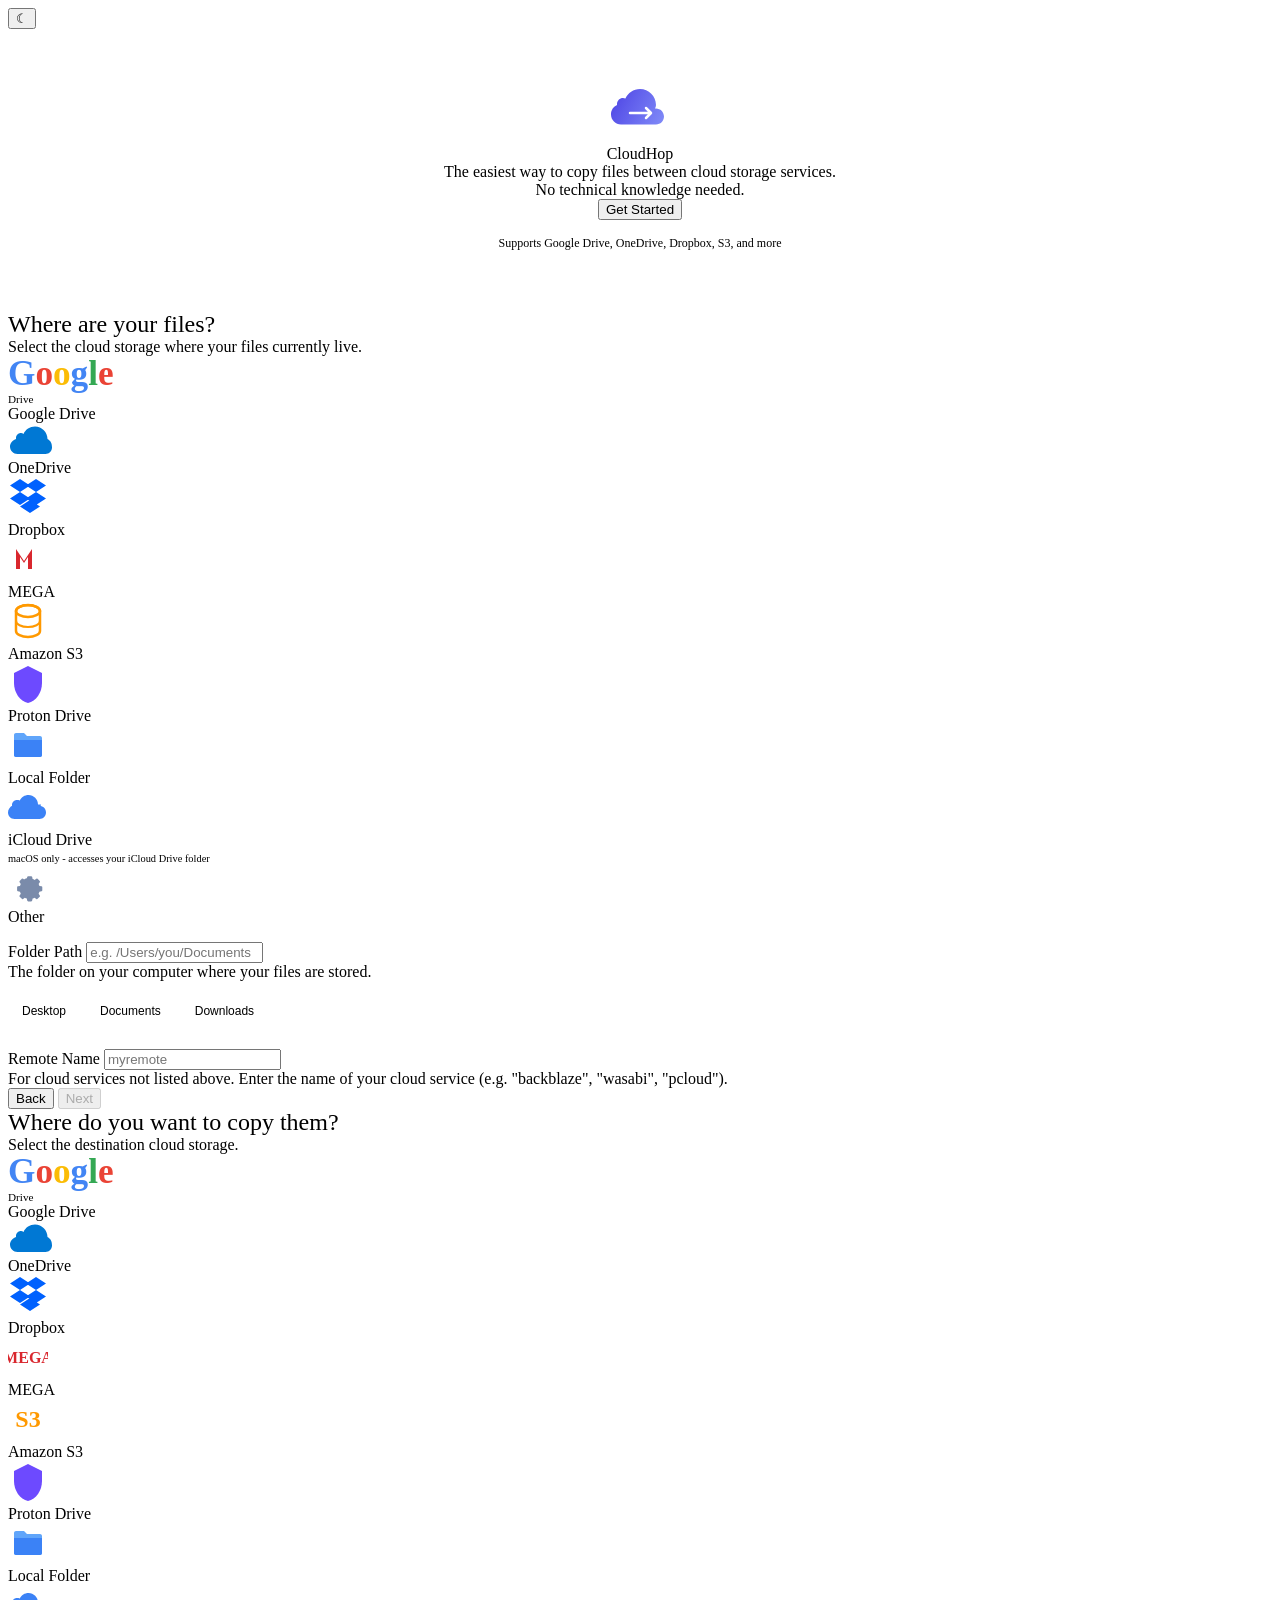
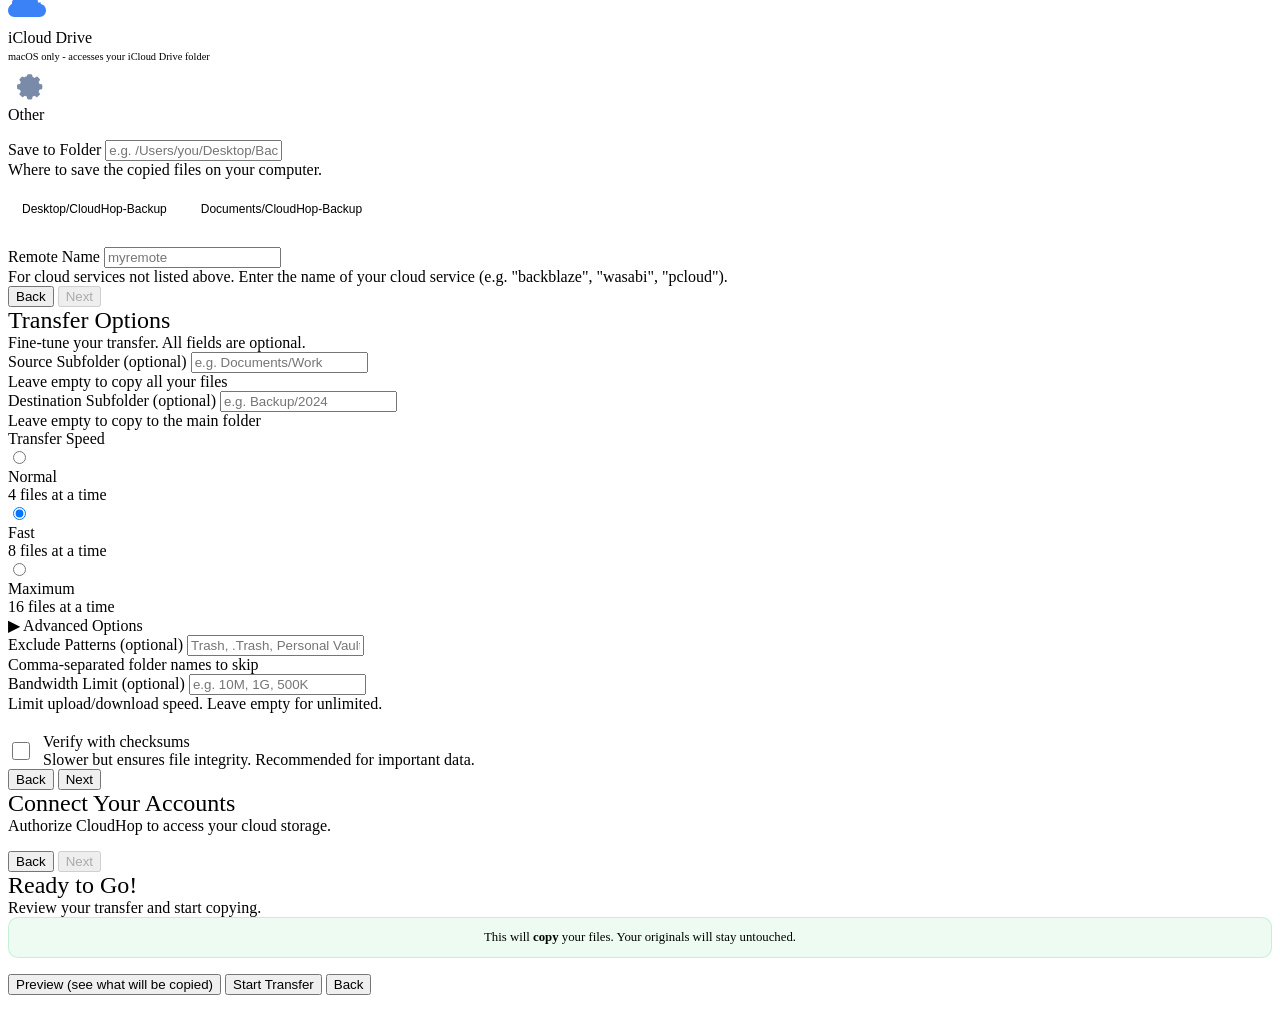
==== cloudhop/templates/wizard.html @ 59571b99 "fix: CloudHop v0.6.1 - critical bug fixes from 9-auditor review Critical fixes: - C1: iCloud maps to" ====
<!DOCTYPE html>
<html lang="en" data-theme="dark">
<head>
<meta charset="UTF-8">
<meta name="viewport" content="width=device-width, initial-scale=1.0">
<title>CloudHop Setup</title>
<script>(function(){var t=localStorage.getItem('cloudhop-theme');if(t)document.documentElement.setAttribute('data-theme',t);})()</script>
<link rel="preconnect" href="https://fonts.googleapis.com">
<link rel="preconnect" href="https://fonts.gstatic.com" crossorigin>
<link href="https://fonts.googleapis.com/css2?family=DM+Sans:ital,opsz,wght@0,9..40,300;0,9..40,400;0,9..40,500;0,9..40,600;0,9..40,700;0,9..40,800;1,9..40,400&family=JetBrains+Mono:wght@400;500;600;700&display=swap" rel="stylesheet">
<link rel="stylesheet" href="/static/wizard.css">
<link rel="icon" type="image/svg+xml" href="/static/favicon.svg">
</head>
<body>
<button class="theme-toggle" onclick="toggleTheme()" title="Toggle theme" aria-label="Toggle dark/light mode">&#9790;</button>

<div class="wizard-container">
  <div class="progress-dots" id="progressDots">
    <div class="dot active"></div>
    <div class="dot"></div>
    <div class="dot"></div>
    <div class="dot"></div>
    <div class="dot"></div>
    <div class="dot"></div>
  </div>

  <!-- Step 1: Welcome -->
  <div class="step active" id="step1">
    <div class="wizard-card" style="text-align:center; padding: 48px 32px;">
      <div class="welcome-logo">
    <svg width="64" height="64" viewBox="0 0 64 64" fill="none">
        <path d="M48 28c0-8.8-7.2-16-16-16-6.5 0-12.1 3.9-14.6 9.5C16.5 21.2 15.8 21 15 21c-3.3 0-6 2.7-6 6 0 .4 0 .8.1 1.1C5.5 29.5 3 33.2 3 37.5 3 43 7.5 47.5 13 47.5h35c4.4 0 8-3.6 8-8s-3.6-8-8-8c-.3 0-.7 0-1 .1.6-1.1 1-2.3 1-3.6z" fill="url(#cloudGrad)"/>
        <path d="M22 36h20M38 31l5 5-5 5" stroke="white" stroke-width="2.5" stroke-linecap="round" stroke-linejoin="round"/>
        <defs>
            <linearGradient id="cloudGrad" x1="3" y1="20" x2="56" y2="48" gradientUnits="userSpaceOnUse">
                <stop stop-color="#4f46e5"/>
                <stop offset="1" stop-color="#818cf8"/>
            </linearGradient>
        </defs>
    </svg>
</div>
      <div class="wizard-title">CloudHop</div>
      <div class="wizard-subtitle">
        The easiest way to copy files between cloud storage services.<br>
        No technical knowledge needed.
      </div>
      <button class="btn btn-primary btn-big" onclick="goTo(2)">
        Get Started
      </button>
      <div style="margin-top: 16px; font-size: 0.75rem; color: var(--text-muted);">
        Supports Google Drive, OneDrive, Dropbox, S3, and more
      </div>
      <div id="welcomeRcloneCheck" style="margin-top:12px;font-size:0.75rem;text-align:center;"></div>
    </div>
  </div>

  <!-- Step 2: Source -->
  <div class="step" id="step2">
    <div class="wizard-title" style="font-size:1.5rem;">Where are your files?</div>
    <div class="wizard-subtitle">Select the cloud storage where your files currently live.</div>
    <div class="providers-grid" id="sourceGrid">
      <div class="provider-card" data-provider="drive" data-name="Google Drive" tabindex="0" role="button" onclick="selectSource(this)" onkeydown="if(event.key==='Enter'||event.key===' '){event.preventDefault();selectSource(this)}">
        <div class="provider-icon"><div style="font-size:2.2rem;font-weight:800;line-height:1;"><span style="color:#4285f4">G</span><span style="color:#ea4335">o</span><span style="color:#fbbc05">o</span><span style="color:#4285f4">g</span><span style="color:#34a853">l</span><span style="color:#ea4335">e</span></div><div style="font-size:0.7rem;color:var(--text-dim);margin-top:2px;">Drive</div></div>
        <div class="provider-name">Google Drive</div>
      </div>
      <div class="provider-card" data-provider="onedrive" data-name="OneDrive" tabindex="0" role="button" onclick="selectSource(this)" onkeydown="if(event.key==='Enter'||event.key===' '){event.preventDefault();selectSource(this)}">
        <div class="provider-icon"><svg width="48" height="32" viewBox="0 0 48 32"><path d="M39.5 16C39.5 9.1 33.9 3.5 27 3.5c-5.1 0-9.5 3-11.5 7.4C14.8 10.3 14 10 13 10c-2.8 0-5 2.2-5 5 0 .3 0 .6.1.9C4.6 17 2 20.1 2 23.5 2 27.6 5.4 31 9.5 31h28c3.6 0 6.5-2.9 6.5-6.5S43.1 18 39.5 16z" fill="#0078d4"/></svg></div>
        <div class="provider-name">OneDrive</div>
      </div>
      <div class="provider-card" data-provider="dropbox" data-name="Dropbox" tabindex="0" role="button" onclick="selectSource(this)" onkeydown="if(event.key==='Enter'||event.key===' '){event.preventDefault();selectSource(this)}">
        <div class="provider-icon"><svg width="40" height="40" viewBox="0 0 40 40"><path d="M12 2L2 8.5l10 6.5 10-6.5L12 2zm16 0L18 8.5l10 6.5 10-6.5L28 2zM2 21.5L12 28l10-6.5-10-6.5L2 21.5zm26-6.5l-10 6.5 10 6.5 10-6.5-10-6.5zM12 29.5l10 6.5 10-6.5-10-6.5-10 6.5z" fill="#0061fe"/></svg></div>
        <div class="provider-name">Dropbox</div>
      </div>
      <div class="provider-card" data-provider="mega" data-name="MEGA" tabindex="0" role="button" onclick="selectSource(this)" onkeydown="if(event.key==='Enter'||event.key===' '){event.preventDefault();selectSource(this)}">
        <div class="provider-icon"><svg width="40" height="40" viewBox="0 0 40 40"><path d="M8 30V10l8 12 8-12v20h-4V18l-4 6-4-6v12H8z" fill="#d9272e"/></svg></div>
        <div class="provider-name">MEGA</div>
      </div>
      <div class="provider-card" data-provider="s3" data-name="Amazon S3" tabindex="0" role="button" onclick="selectSource(this)" onkeydown="if(event.key==='Enter'||event.key===' '){event.preventDefault();selectSource(this)}">
        <div class="provider-icon"><svg width="40" height="40" viewBox="0 0 40 40"><path d="M20 4c-6.6 0-12 2.7-12 6v20c0 3.3 5.4 6 12 6s12-2.7 12-6V10c0-3.3-5.4-6-12-6z" fill="none" stroke="#ff9900" stroke-width="2.5"/><ellipse cx="20" cy="10" rx="12" ry="6" fill="none" stroke="#ff9900" stroke-width="2.5"/><path d="M8 20c0 3.3 5.4 6 12 6s12-2.7 12-6" fill="none" stroke="#ff9900" stroke-width="2"/></svg></div>
        <div class="provider-name">Amazon S3</div>
      </div>
      <div class="provider-card" data-provider="protondrive" data-name="Proton Drive" tabindex="0" role="button" onclick="selectSource(this)" onkeydown="if(event.key==='Enter'||event.key===' '){event.preventDefault();selectSource(this)}">
        <div class="provider-icon"><svg width="40" height="40" viewBox="0 0 40 40"><path d="M20 3L6 10v10c0 9.5 5.9 18.4 14 20 8.1-1.6 14-10.5 14-20V10L20 3z" fill="#6d4aff"/></svg></div>
        <div class="provider-name">Proton Drive</div>
      </div>
      <div class="provider-card" data-provider="local" data-name="Local Folder" tabindex="0" role="button" onclick="selectSource(this)" onkeydown="if(event.key==='Enter'||event.key===' '){event.preventDefault();selectSource(this)}">
        <div class="provider-icon"><svg width="40" height="40" viewBox="0 0 40 40"><path d="M6 10c0-1.1.9-2 2-2h8l3 3h13c1.1 0 2 .9 2 2v17c0 1.1-.9 2-2 2H8c-1.1 0-2-.9-2-2V10z" fill="#60a5fa"/><path d="M6 15h28v15c0 1.1-.9 2-2 2H8c-1.1 0-2-.9-2-2V15z" fill="#3b82f6"/></svg></div>
        <div class="provider-name">Local Folder</div>
      </div>
      <div class="provider-card" data-provider="icloud" data-name="iCloud Drive" tabindex="0" role="button" onclick="selectSource(this)" onkeydown="if(event.key==='Enter'||event.key===' '){event.preventDefault();selectSource(this)}">
        <div class="provider-icon"><svg width="40" height="40" viewBox="0 0 40 40"><path d="M30 17.5C30 12.3 25.7 8 20.5 8c-3.8 0-7.1 2.2-8.7 5.4C10.9 13.2 10 13 9 13c-2.8 0-5 2.2-5 5 0 .2 0 .4.1.7C2 19.8 0 22.4 0 25.5 0 29.1 2.9 32 6.5 32h25c3.6 0 6.5-2.9 6.5-6.5 0-3.3-2.4-6-5.5-6.4.3-.5.5-1 .5-1.6z" fill="#3b82f6"/></svg></div>
        <div class="provider-name">iCloud Drive</div>
        <div style="font-size:0.65rem;color:var(--text-dim);margin-top:4px;">macOS only - accesses your iCloud Drive folder</div>
      </div>
      <div class="provider-card" data-provider="other" data-name="Other" tabindex="0" role="button" onclick="selectSource(this)" onkeydown="if(event.key==='Enter'||event.key===' '){event.preventDefault();selectSource(this)}">
        <div class="provider-icon"><svg width="40" height="40" viewBox="0 0 40 40" fill="none"><path d="M20 14a6 6 0 100 12 6 6 0 000-12zm0 9a3 3 0 110-6 3 3 0 010 6z" fill="#7a8baa"/><path d="M33.5 22.3l-2.1-.4a9.9 9.9 0 00-.8-2l1.2-1.7a1 1 0 00-.1-1.3l-2.1-2.1a1 1 0 00-1.3-.1l-1.7 1.2a9.9 9.9 0 00-2-.8l-.4-2.1a1 1 0 00-1-.8h-3a1 1 0 00-1 .8l-.4 2.1a9.9 9.9 0 00-2 .8l-1.7-1.2a1 1 0 00-1.3.1l-2.1 2.1a1 1 0 00-.1 1.3l1.2 1.7a9.9 9.9 0 00-.8 2l-2.1.4a1 1 0 00-.8 1v3a1 1 0 00.8 1l2.1.4c.2.7.5 1.4.8 2l-1.2 1.7a1 1 0 00.1 1.3l2.1 2.1a1 1 0 001.3.1l1.7-1.2c.6.3 1.3.6 2 .8l.4 2.1a1 1 0 001 .8h3a1 1 0 001-.8l.4-2.1c.7-.2 1.4-.5 2-.8l1.7 1.2a1 1 0 001.3-.1l2.1-2.1a1 1 0 00.1-1.3l-1.2-1.7c.3-.6.6-1.3.8-2l2.1-.4a1 1 0 00.8-1v-3a1 1 0 00-.8-1z" fill="#7a8baa"/></svg></div>
        <div class="provider-name">Other</div>
      </div>
    </div>
    <div class="local-path-input" id="sourceLocalPath">
      <div class="form-group" style="margin-top:16px;">
        <label class="form-label" for="sourcePathInput">Folder Path</label>
        <input class="form-input" id="sourcePathInput" type="text" placeholder="e.g. /Users/you/Documents">
        <div id="sourcePathError" style="display:none;font-size:0.75rem;color:var(--red);margin-top:6px;"></div>
        <div class="form-hint">The folder on your computer where your files are stored.</div>
        <div style="display:flex;flex-wrap:wrap;gap:6px;margin-top:8px;">
          <button type="button" class="btn-secondary" style="padding:10px 14px;font-size:0.75rem;border-radius:8px;cursor:pointer;border:1px solid var(--card-border);background:var(--card);color:var(--text-dim);min-height:44px;" onclick="document.getElementById('sourcePathInput').value=((window._homeDir||'/tmp')+'/Desktop');document.getElementById('sourcePathInput').dispatchEvent(new Event('input'))">Desktop</button>
          <button type="button" class="btn-secondary" style="padding:10px 14px;font-size:0.75rem;border-radius:8px;cursor:pointer;border:1px solid var(--card-border);background:var(--card);color:var(--text-dim);min-height:44px;" onclick="document.getElementById('sourcePathInput').value=((window._homeDir||'/tmp')+'/Documents');document.getElementById('sourcePathInput').dispatchEvent(new Event('input'))">Documents</button>
          <button type="button" class="btn-secondary" style="padding:10px 14px;font-size:0.75rem;border-radius:8px;cursor:pointer;border:1px solid var(--card-border);background:var(--card);color:var(--text-dim);min-height:44px;" onclick="document.getElementById('sourcePathInput').value=((window._homeDir||'/tmp')+'/Downloads');document.getElementById('sourcePathInput').dispatchEvent(new Event('input'))">Downloads</button>
        </div>
      </div>
    </div>
    <div class="local-path-input" id="sourceOtherName">
      <div class="form-group" style="margin-top:16px;">
        <label class="form-label" for="sourceOtherInput">Remote Name</label>
        <input class="form-input" id="sourceOtherInput" type="text" placeholder="myremote">
        <div class="form-hint">For cloud services not listed above. Enter the name of your cloud service (e.g. "backblaze", "wasabi", "pcloud").</div>
      </div>
    </div>
    <div class="btn-row">
      <button class="btn btn-secondary" onclick="goTo(1)">Back</button>
      <button class="btn btn-primary" id="sourceNext" onclick="goTo(3)" disabled>Next</button>
    </div>
  </div>

  <!-- Step 3: Destination -->
  <div class="step" id="step3">
    <div class="wizard-title" style="font-size:1.5rem;">Where do you want to copy them?</div>
    <div class="wizard-subtitle">Select the destination cloud storage.</div>
    <div class="providers-grid" id="destGrid">
      <div class="provider-card" data-provider="drive" data-name="Google Drive" tabindex="0" role="button" onclick="selectDest(this)" onkeydown="if(event.key==='Enter'||event.key===' '){event.preventDefault();selectDest(this)}">
        <div class="provider-icon"><div style="font-size:2.2rem;font-weight:800;line-height:1;"><span style="color:#4285f4">G</span><span style="color:#ea4335">o</span><span style="color:#fbbc05">o</span><span style="color:#4285f4">g</span><span style="color:#34a853">l</span><span style="color:#ea4335">e</span></div><div style="font-size:0.7rem;color:var(--text-dim);margin-top:2px;">Drive</div></div>
        <div class="provider-name">Google Drive</div>
      </div>
      <div class="provider-card" data-provider="onedrive" data-name="OneDrive" tabindex="0" role="button" onclick="selectDest(this)" onkeydown="if(event.key==='Enter'||event.key===' '){event.preventDefault();selectDest(this)}">
        <div class="provider-icon"><svg width="48" height="32" viewBox="0 0 48 32"><path d="M39.5 16C39.5 9.1 33.9 3.5 27 3.5c-5.1 0-9.5 3-11.5 7.4C14.8 10.3 14 10 13 10c-2.8 0-5 2.2-5 5 0 .3 0 .6.1.9C4.6 17 2 20.1 2 23.5 2 27.6 5.4 31 9.5 31h28c3.6 0 6.5-2.9 6.5-6.5S43.1 18 39.5 16z" fill="#0078d4"/></svg></div>
        <div class="provider-name">OneDrive</div>
      </div>
      <div class="provider-card" data-provider="dropbox" data-name="Dropbox" tabindex="0" role="button" onclick="selectDest(this)" onkeydown="if(event.key==='Enter'||event.key===' '){event.preventDefault();selectDest(this)}">
        <div class="provider-icon"><svg width="40" height="40" viewBox="0 0 40 40"><path d="M12 2L2 8.5l10 6.5 10-6.5L12 2zm16 0L18 8.5l10 6.5 10-6.5L28 2zM2 21.5L12 28l10-6.5-10-6.5L2 21.5zm26-6.5l-10 6.5 10 6.5 10-6.5-10-6.5zM12 29.5l10 6.5 10-6.5-10-6.5-10 6.5z" fill="#0061fe"/></svg></div>
        <div class="provider-name">Dropbox</div>
      </div>
      <div class="provider-card" data-provider="mega" data-name="MEGA" tabindex="0" role="button" onclick="selectDest(this)" onkeydown="if(event.key==='Enter'||event.key===' '){event.preventDefault();selectDest(this)}">
        <div class="provider-icon"><svg width="40" height="40" viewBox="0 0 40 40"><text x="50%" y="55%" text-anchor="middle" dominant-baseline="middle" font-size="16" font-weight="800" fill="#d9272e">MEGA</text></svg></div>
        <div class="provider-name">MEGA</div>
      </div>
      <div class="provider-card" data-provider="s3" data-name="Amazon S3" tabindex="0" role="button" onclick="selectDest(this)" onkeydown="if(event.key==='Enter'||event.key===' '){event.preventDefault();selectDest(this)}">
        <div class="provider-icon"><svg width="40" height="40" viewBox="0 0 40 40"><text x="50%" y="55%" text-anchor="middle" dominant-baseline="middle" font-size="24" font-weight="800" fill="#ff9900">S3</text></svg></div>
        <div class="provider-name">Amazon S3</div>
      </div>
      <div class="provider-card" data-provider="protondrive" data-name="Proton Drive" tabindex="0" role="button" onclick="selectDest(this)" onkeydown="if(event.key==='Enter'||event.key===' '){event.preventDefault();selectDest(this)}">
        <div class="provider-icon"><svg width="40" height="40" viewBox="0 0 40 40"><path d="M20 3L6 10v10c0 9.5 5.9 18.4 14 20 8.1-1.6 14-10.5 14-20V10L20 3z" fill="#6d4aff"/></svg></div>
        <div class="provider-name">Proton Drive</div>
      </div>
      <div class="provider-card" data-provider="local" data-name="Local Folder" tabindex="0" role="button" onclick="selectDest(this)" onkeydown="if(event.key==='Enter'||event.key===' '){event.preventDefault();selectDest(this)}">
        <div class="provider-icon"><svg width="40" height="40" viewBox="0 0 40 40"><path d="M6 10c0-1.1.9-2 2-2h8l3 3h13c1.1 0 2 .9 2 2v17c0 1.1-.9 2-2 2H8c-1.1 0-2-.9-2-2V10z" fill="#60a5fa"/><path d="M6 15h28v15c0 1.1-.9 2-2 2H8c-1.1 0-2-.9-2-2V15z" fill="#3b82f6"/></svg></div>
        <div class="provider-name">Local Folder</div>
      </div>
      <div class="provider-card" data-provider="icloud" data-name="iCloud Drive" tabindex="0" role="button" onclick="selectDest(this)" onkeydown="if(event.key==='Enter'||event.key===' '){event.preventDefault();selectDest(this)}">
        <div class="provider-icon"><svg width="40" height="40" viewBox="0 0 40 40"><path d="M30 17.5C30 12.3 25.7 8 20.5 8c-3.8 0-7.1 2.2-8.7 5.4C10.9 13.2 10 13 9 13c-2.8 0-5 2.2-5 5 0 .2 0 .4.1.7C2 19.8 0 22.4 0 25.5 0 29.1 2.9 32 6.5 32h25c3.6 0 6.5-2.9 6.5-6.5 0-3.3-2.4-6-5.5-6.4.3-.5.5-1 .5-1.6z" fill="#3b82f6"/></svg></div>
        <div class="provider-name">iCloud Drive</div>
        <div style="font-size:0.65rem;color:var(--text-dim);margin-top:4px;">macOS only - accesses your iCloud Drive folder</div>
      </div>
      <div class="provider-card" data-provider="other" data-name="Other" tabindex="0" role="button" onclick="selectDest(this)" onkeydown="if(event.key==='Enter'||event.key===' '){event.preventDefault();selectDest(this)}">
        <div class="provider-icon"><svg width="40" height="40" viewBox="0 0 40 40" fill="none"><path d="M20 14a6 6 0 100 12 6 6 0 000-12zm0 9a3 3 0 110-6 3 3 0 010 6z" fill="#7a8baa"/><path d="M33.5 22.3l-2.1-.4a9.9 9.9 0 00-.8-2l1.2-1.7a1 1 0 00-.1-1.3l-2.1-2.1a1 1 0 00-1.3-.1l-1.7 1.2a9.9 9.9 0 00-2-.8l-.4-2.1a1 1 0 00-1-.8h-3a1 1 0 00-1 .8l-.4 2.1a9.9 9.9 0 00-2 .8l-1.7-1.2a1 1 0 00-1.3.1l-2.1 2.1a1 1 0 00-.1 1.3l1.2 1.7a9.9 9.9 0 00-.8 2l-2.1.4a1 1 0 00-.8 1v3a1 1 0 00.8 1l2.1.4c.2.7.5 1.4.8 2l-1.2 1.7a1 1 0 00.1 1.3l2.1 2.1a1 1 0 001.3.1l1.7-1.2c.6.3 1.3.6 2 .8l.4 2.1a1 1 0 001 .8h3a1 1 0 001-.8l.4-2.1c.7-.2 1.4-.5 2-.8l1.7 1.2a1 1 0 001.3-.1l2.1-2.1a1 1 0 00.1-1.3l-1.2-1.7c.3-.6.6-1.3.8-2l2.1-.4a1 1 0 00.8-1v-3a1 1 0 00-.8-1z" fill="#7a8baa"/></svg></div>
        <div class="provider-name">Other</div>
      </div>
    </div>
    <div class="local-path-input" id="destLocalPath">
      <div class="form-group" style="margin-top:16px;">
        <label class="form-label" for="destPathInput">Save to Folder</label>
        <input class="form-input" id="destPathInput" type="text" placeholder="e.g. /Users/you/Desktop/Backup">
        <div id="destPathError" style="display:none;font-size:0.75rem;color:var(--red);margin-top:6px;"></div>
        <div class="form-hint">Where to save the copied files on your computer.</div>
        <div style="display:flex;flex-wrap:wrap;gap:6px;margin-top:8px;">
          <button type="button" style="padding:10px 14px;font-size:0.75rem;border-radius:8px;cursor:pointer;border:1px solid var(--card-border);background:var(--card);color:var(--text-dim);min-height:44px;" onclick="document.getElementById('destPathInput').value=((window._homeDir||'/tmp')+'/Desktop/CloudHop-Backup');document.getElementById('destPathInput').dispatchEvent(new Event('input'))">Desktop/CloudHop-Backup</button>
          <button type="button" style="padding:10px 14px;font-size:0.75rem;border-radius:8px;cursor:pointer;border:1px solid var(--card-border);background:var(--card);color:var(--text-dim);min-height:44px;" onclick="document.getElementById('destPathInput').value=((window._homeDir||'/tmp')+'/Documents/CloudHop-Backup');document.getElementById('destPathInput').dispatchEvent(new Event('input'))">Documents/CloudHop-Backup</button>
        </div>
      </div>
    </div>
    <div class="local-path-input" id="destOtherName">
      <div class="form-group" style="margin-top:16px;">
        <label class="form-label" for="destOtherInput">Remote Name</label>
        <input class="form-input" id="destOtherInput" type="text" placeholder="myremote">
        <div class="form-hint">For cloud services not listed above. Enter the name of your cloud service (e.g. "backblaze", "wasabi", "pcloud").</div>
      </div>
    </div>
    <div class="btn-row">
      <button class="btn btn-secondary" onclick="goTo(2)">Back</button>
      <button class="btn btn-primary" id="destNext" onclick="goTo(4)" disabled>Next</button>
    </div>
  </div>

  <!-- Step 4: Options -->
  <div class="step" id="step4">
    <div class="wizard-title" style="font-size:1.5rem;">Transfer Options</div>
    <div class="wizard-subtitle">Fine-tune your transfer. All fields are optional.</div>
    <div class="wizard-card">
      <div class="form-group">
        <label class="form-label" for="sourceSubfolder">Source Subfolder (optional)</label>
        <input class="form-input" id="sourceSubfolder" type="text" placeholder="e.g. Documents/Work">
        <div class="form-hint">Leave empty to copy all your files</div>
      </div>
      <div class="form-group">
        <label class="form-label" for="destSubfolder">Destination Subfolder (optional)</label>
        <input class="form-input" id="destSubfolder" type="text" placeholder="e.g. Backup/2024">
        <div class="form-hint">Leave empty to copy to the main folder</div>
      </div>
      <div class="form-group">
        <label class="form-label">Transfer Speed</label>
        <div class="speed-options" role="radiogroup" aria-label="Transfer speed">
          <div class="speed-card" role="radio" aria-checked="false" onclick="selectSpeed(this, '4')">
            <input type="radio" name="speed" value="4">
            <div class="speed-label">Normal</div>
            <div class="speed-desc">4 files at a time</div>
          </div>
          <div class="speed-card selected" role="radio" aria-checked="true" onclick="selectSpeed(this, '8')">
            <input type="radio" name="speed" value="8" checked>
            <div class="speed-label">Fast</div>
            <div class="speed-desc">8 files at a time</div>
          </div>
          <div class="speed-card" role="radio" aria-checked="false" onclick="selectSpeed(this, '16')">
            <input type="radio" name="speed" value="16">
            <div class="speed-label">Maximum</div>
            <div class="speed-desc">16 files at a time</div>
          </div>
        </div>
      </div>
      <div class="advanced-toggle" onclick="toggleAdvanced()">
    <span class="arrow" id="advArrow">&#9654;</span>
    Advanced Options
</div>
<div class="advanced-content" id="advancedContent">
      <div class="form-group">
        <label class="form-label" for="excludePatterns">Exclude Patterns (optional)</label>
        <input class="form-input" id="excludePatterns" type="text" placeholder="Trash, .Trash, Personal Vault">
        <div class="form-hint">Comma-separated folder names to skip</div>
      </div>
      <div class="form-group" style="margin-bottom:0;">
        <label class="form-label" for="bwLimit">Bandwidth Limit (optional)</label>
        <input class="form-input" id="bwLimit" type="text" placeholder="e.g. 10M, 1G, 500K">
        <div class="form-hint">Limit upload/download speed. Leave empty for unlimited.</div>
      </div>
      <div class="form-group" style="margin-bottom:0;margin-top:20px;">
        <label style="display:flex;align-items:center;gap:10px;cursor:pointer;">
          <input type="checkbox" id="useChecksum" style="width:18px;height:18px;">
          <div>
            <div class="form-label" style="margin-bottom:0;">Verify with checksums</div>
            <div class="form-hint">Slower but ensures file integrity. Recommended for important data.</div>
          </div>
        </label>
      </div>
</div>
    </div>
    <div class="btn-row">
      <button class="btn btn-secondary" onclick="goTo(3)">Back</button>
      <button class="btn btn-primary" onclick="goTo(5)">Next</button>
    </div>
  </div>

  <!-- Step 5: Connect -->
  <div class="step" id="step5">
    <div class="wizard-title" style="font-size:1.5rem;">Connect Your Accounts</div>
    <div class="wizard-subtitle">Authorize CloudHop to access your cloud storage.</div>
    <div class="wizard-card" id="connectList">
      <!-- Filled dynamically -->
    </div>
    <div id="rcloneStatus" style="text-align:center; margin-bottom:16px;"></div>
    <div id="connectHint" style="font-size:0.8rem;color:var(--text-dim);margin-bottom:16px;text-align:center;"></div>
    <div class="btn-row">
      <button class="btn btn-secondary" onclick="goTo(4)">Back</button>
      <button class="btn btn-primary" id="connectNext" onclick="goTo(6)" disabled>Next</button>
    </div>
  </div>

  <!-- Step 6: Ready -->
  <div class="step" id="step6">
    <div class="wizard-title" style="font-size:1.5rem;">Ready to Go!</div>
    <div class="wizard-subtitle">Review your transfer and start copying.</div>
    <div class="wizard-card" id="summaryCard">
      <!-- Filled dynamically -->
    </div>
    <div class="btn-row" style="flex-direction:column; gap:12px;">
      <div style="text-align:center;padding:12px 16px;margin-bottom:16px;background:rgba(34,197,94,0.08);border:1px solid rgba(34,197,94,0.2);border-radius:10px;font-size:0.8rem;color:var(--green);">
        This will <strong>copy</strong> your files. Your originals will stay untouched.
      </div>
      <button class="btn btn-secondary btn-big" id="previewBtn" onclick="previewTransfer()" style="margin-bottom:12px;">
        Preview (see what will be copied)
      </button>
      <div id="previewResult" style="display:none;margin-bottom:16px;padding:16px;background:var(--bg);border:1px solid var(--card-border);border-radius:12px;font-size:0.85rem;color:var(--text);"></div>
      <div id="wizardError" style="display:none;padding:12px 16px;background:rgba(239,68,68,0.08);border:1px solid rgba(239,68,68,0.2);border-radius:10px;font-size:0.85rem;color:var(--red);text-align:center;margin-bottom:12px;"></div>
      <button class="btn btn-primary btn-big" id="startBtn" onclick="startTransfer()">
        Start Transfer
      </button>
      <button class="btn btn-secondary" onclick="goTo(5)" style="align-self:flex-start;">Back</button>
    </div>
  </div>
</div>

<script src="/static/wizard.js"></script>
</body>
</html>
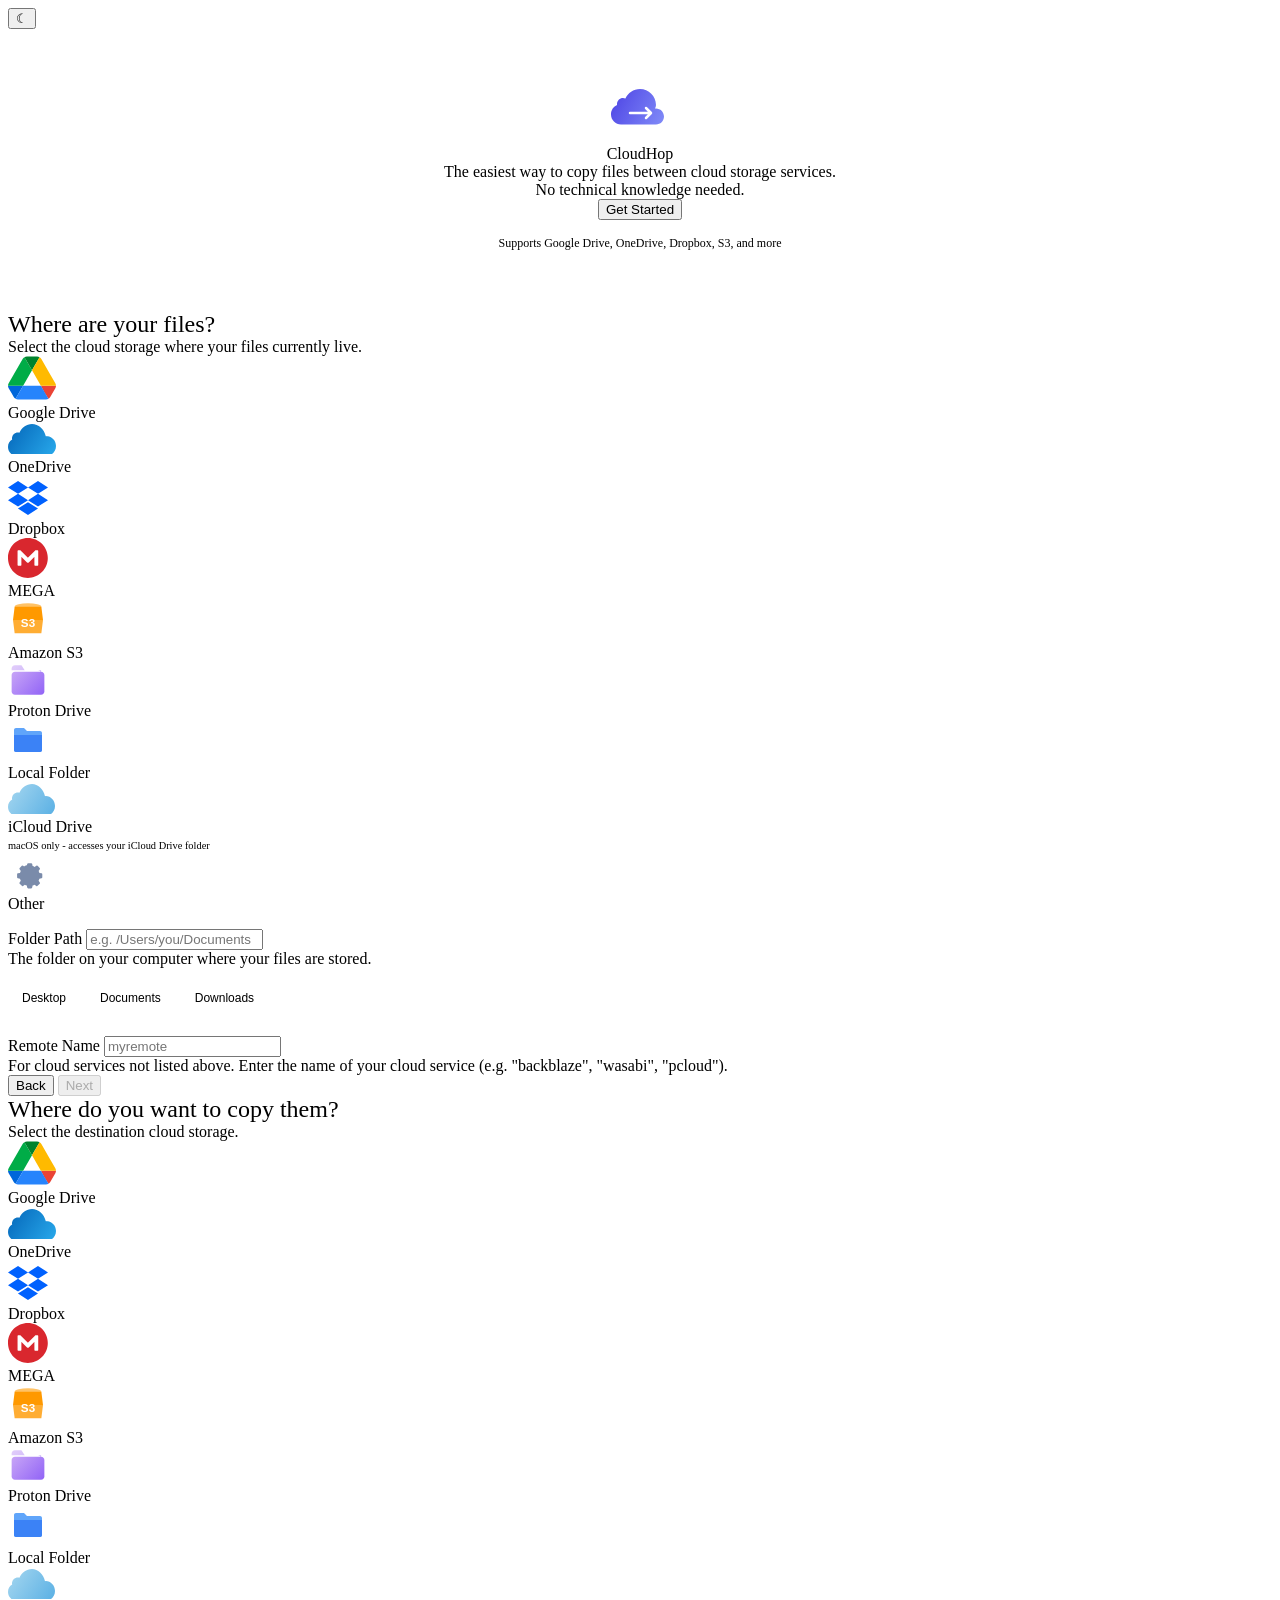
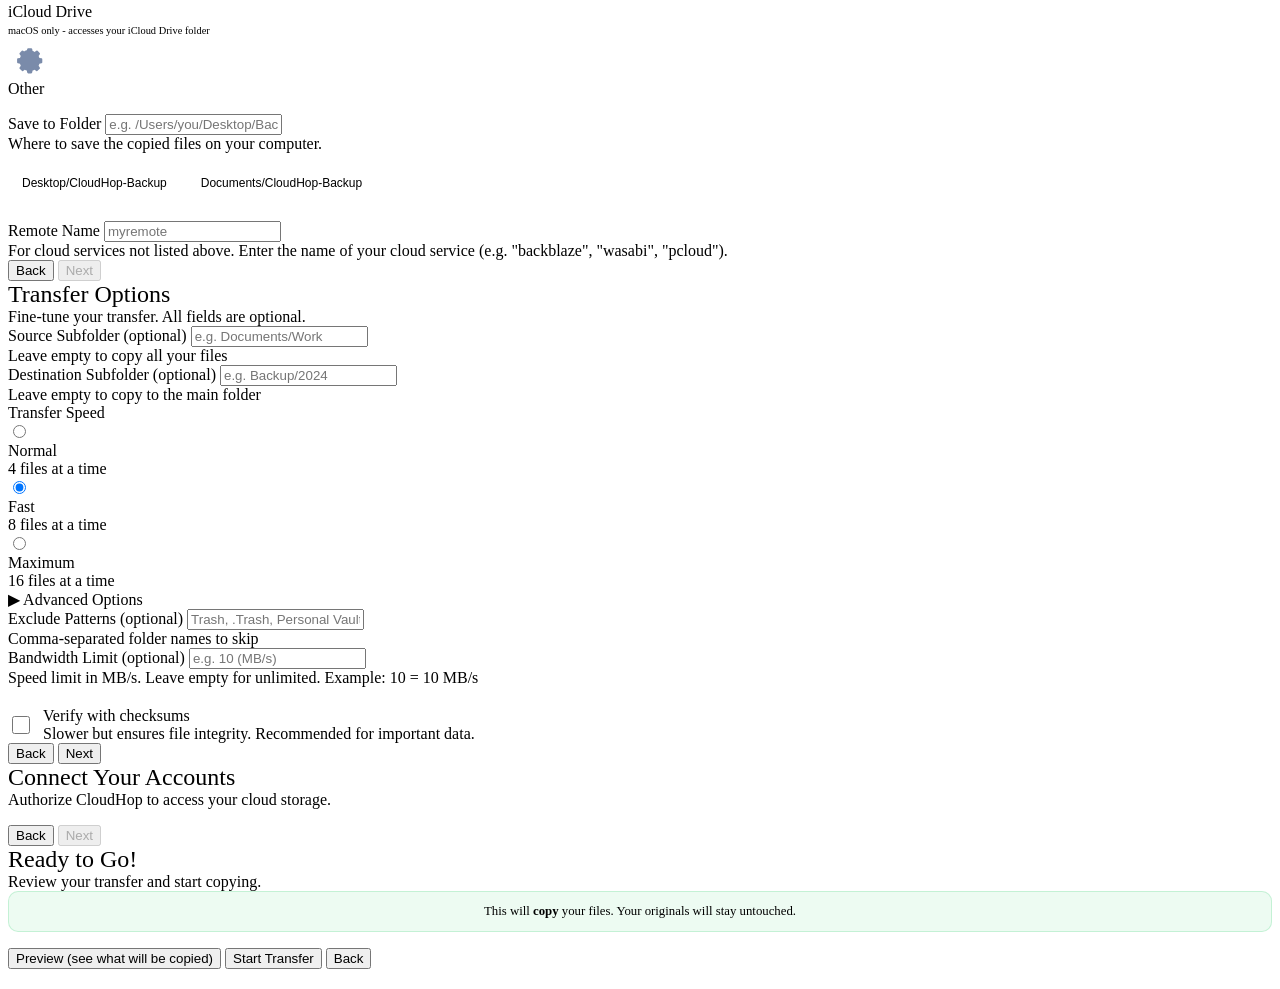
==== commit 957f9445: "feat: official provider logos, .app bundle, CI fix - Replace all provider icons with official SVGs (" ====
--- a/cloudhop/templates/wizard.html
+++ b/cloudhop/templates/wizard.html
@@ -60,27 +60,27 @@
     <div class="wizard-subtitle">Select the cloud storage where your files currently live.</div>
     <div class="providers-grid" id="sourceGrid">
       <div class="provider-card" data-provider="drive" data-name="Google Drive" tabindex="0" role="button" onclick="selectSource(this)" onkeydown="if(event.key==='Enter'||event.key===' '){event.preventDefault();selectSource(this)}">
-        <div class="provider-icon"><div style="font-size:2.2rem;font-weight:800;line-height:1;"><span style="color:#4285f4">G</span><span style="color:#ea4335">o</span><span style="color:#fbbc05">o</span><span style="color:#4285f4">g</span><span style="color:#34a853">l</span><span style="color:#ea4335">e</span></div><div style="font-size:0.7rem;color:var(--text-dim);margin-top:2px;">Drive</div></div>
+        <div class="provider-icon"><svg width="48" height="44" viewBox="0 0 87.3 78"><path d="m6.6 66.85 3.85 6.65c.8 1.4 1.95 2.5 3.3 3.3l13.75-23.8h-27.5c0 1.55.4 3.1 1.2 4.5z" fill="#0066da"/><path d="m43.65 25-13.75-23.8c-1.35.8-2.5 1.9-3.3 3.3l-25.4 44c-.8 1.4-1.2 2.9-1.2 4.5h27.5z" fill="#00ac47"/><path d="m73.55 76.8c1.35-.8 2.5-1.9 3.3-3.3l1.6-2.75 7.65-13.25c.8-1.4 1.2-2.95 1.2-4.5h-27.5l5.85 11.5z" fill="#ea4335"/><path d="m43.65 25 13.75-23.8c-1.35-.8-2.9-1.2-4.5-1.2h-18.5c-1.6 0-3.15.45-4.5 1.2z" fill="#00832d"/><path d="m59.8 53h-32.3l-13.75 23.8c1.35.8 2.9 1.2 4.5 1.2h50.8c1.6 0 3.15-.45 4.5-1.2z" fill="#2684fc"/><path d="m73.4 26.5-12.7-22c-.8-1.4-1.95-2.5-3.3-3.3l-13.75 23.8 16.15 28h27.45c0-1.55-.4-3.1-1.2-4.5z" fill="#ffba00"/></svg></div>
         <div class="provider-name">Google Drive</div>
       </div>
       <div class="provider-card" data-provider="onedrive" data-name="OneDrive" tabindex="0" role="button" onclick="selectSource(this)" onkeydown="if(event.key==='Enter'||event.key===' '){event.preventDefault();selectSource(this)}">
-        <div class="provider-icon"><svg width="48" height="32" viewBox="0 0 48 32"><path d="M39.5 16C39.5 9.1 33.9 3.5 27 3.5c-5.1 0-9.5 3-11.5 7.4C14.8 10.3 14 10 13 10c-2.8 0-5 2.2-5 5 0 .3 0 .6.1.9C4.6 17 2 20.1 2 23.5 2 27.6 5.4 31 9.5 31h28c3.6 0 6.5-2.9 6.5-6.5S43.1 18 39.5 16z" fill="#0078d4"/></svg></div>
+        <div class="provider-icon"><svg width="48" height="32" viewBox="0 0 24 16"><defs><linearGradient id="odg1" x1="0" y1="0" x2="24" y2="16" gradientUnits="userSpaceOnUse"><stop stop-color="#0364b8"/><stop offset="1" stop-color="#28a8ea"/></linearGradient></defs><path d="M19.5 7c-.2 0-.4 0-.6.1C18.1 3.6 15.3 1 12 1 9.2 1 6.8 2.8 5.7 5.4 5.5 5.3 5.2 5.2 5 5.2 3.3 5.2 2 6.5 2 8.2c0 .2 0 .4.1.6C.8 9.4 0 10.8 0 12.5 0 15 2 17 4.5 17H19c2.8 0 5-2.2 5-5s-2.2-5-5-5z" fill="url(#odg1)"/></svg></div>
         <div class="provider-name">OneDrive</div>
       </div>
       <div class="provider-card" data-provider="dropbox" data-name="Dropbox" tabindex="0" role="button" onclick="selectSource(this)" onkeydown="if(event.key==='Enter'||event.key===' '){event.preventDefault();selectSource(this)}">
-        <div class="provider-icon"><svg width="40" height="40" viewBox="0 0 40 40"><path d="M12 2L2 8.5l10 6.5 10-6.5L12 2zm16 0L18 8.5l10 6.5 10-6.5L28 2zM2 21.5L12 28l10-6.5-10-6.5L2 21.5zm26-6.5l-10 6.5 10 6.5 10-6.5-10-6.5zM12 29.5l10 6.5 10-6.5-10-6.5-10 6.5z" fill="#0061fe"/></svg></div>
+        <div class="provider-icon"><svg width="40" height="40" viewBox="0 0 16 16"><path d="M8.01 4.555 4.005 7.11 8.01 9.665 4.005 12.22 0 9.651l4.005-2.555L0 4.555 4.005 2zm-4.026 8.487 4.006-2.555 4.005 2.555-4.005 2.555zm4.026-3.39 4.005-2.556L8.01 4.555 11.995 2 16 4.555 11.995 7.11 16 9.665l-4.005 2.555z" fill="#0061fe"/></svg></div>
         <div class="provider-name">Dropbox</div>
       </div>
       <div class="provider-card" data-provider="mega" data-name="MEGA" tabindex="0" role="button" onclick="selectSource(this)" onkeydown="if(event.key==='Enter'||event.key===' '){event.preventDefault();selectSource(this)}">
-        <div class="provider-icon"><svg width="40" height="40" viewBox="0 0 40 40"><path d="M8 30V10l8 12 8-12v20h-4V18l-4 6-4-6v12H8z" fill="#d9272e"/></svg></div>
+        <div class="provider-icon"><svg width="40" height="40" viewBox="100 141 118 118"><path d="m158.711 141.289c-32.426 0-58.711 26.285-58.711 58.711s26.285 58.711 58.711 58.711 58.711-26.285 58.711-58.711-26.285-58.711-58.711-58.711zm30.476 79.473c0 1.007-.812 1.819-1.819 1.819h-7.668c-1.007 0-1.819-.812-1.819-1.819v-23.621c0-.195-.228-.293-.39-.163l-16.246 16.246c-1.397 1.397-3.704 1.397-5.101 0l-16.245-16.246c-.13-.13-.39-.032-.39.163v23.621c0 1.007-.812 1.819-1.82 1.819h-7.667c-1.008 0-1.82-.812-1.82-1.819v-41.524c0-1.007.812-1.819 1.82-1.819h5.263c.942 0 1.885.39 2.567 1.072l20.209 20.209c.358.358.91.358 1.267 0l20.21-20.209c.682-.682 1.592-1.072 2.566-1.072h5.264c1.007 0 1.819.812 1.819 1.819z" fill="#d9272e"/></svg></div>
         <div class="provider-name">MEGA</div>
       </div>
       <div class="provider-card" data-provider="s3" data-name="Amazon S3" tabindex="0" role="button" onclick="selectSource(this)" onkeydown="if(event.key==='Enter'||event.key===' '){event.preventDefault();selectSource(this)}">
-        <div class="provider-icon"><svg width="40" height="40" viewBox="0 0 40 40"><path d="M20 4c-6.6 0-12 2.7-12 6v20c0 3.3 5.4 6 12 6s12-2.7 12-6V10c0-3.3-5.4-6-12-6z" fill="none" stroke="#ff9900" stroke-width="2.5"/><ellipse cx="20" cy="10" rx="12" ry="6" fill="none" stroke="#ff9900" stroke-width="2.5"/><path d="M8 20c0 3.3 5.4 6 12 6s12-2.7 12-6" fill="none" stroke="#ff9900" stroke-width="2"/></svg></div>
+        <div class="provider-icon"><svg width="40" height="40" viewBox="0 0 24 24"><path d="M20 4H4l-1 8h18l-1-8z" fill="#f90"/><path d="M3 12l1 8h16l1-8H3z" fill="#f90" opacity=".8"/><ellipse cx="12" cy="4" rx="8" ry="2" fill="#f90" opacity=".6"/><text x="12" y="16" font-family="Arial,sans-serif" font-size="7" font-weight="bold" fill="white" text-anchor="middle">S3</text></svg></div>
         <div class="provider-name">Amazon S3</div>
       </div>
       <div class="provider-card" data-provider="protondrive" data-name="Proton Drive" tabindex="0" role="button" onclick="selectSource(this)" onkeydown="if(event.key==='Enter'||event.key===' '){event.preventDefault();selectSource(this)}">
-        <div class="provider-icon"><svg width="40" height="40" viewBox="0 0 40 40"><path d="M20 3L6 10v10c0 9.5 5.9 18.4 14 20 8.1-1.6 14-10.5 14-20V10L20 3z" fill="#6d4aff"/></svg></div>
+        <div class="provider-icon"><svg width="40" height="36" viewBox="0 0 24 22"><defs><linearGradient id="pdg1" x1="0" y1="0" x2="24" y2="22" gradientUnits="userSpaceOnUse"><stop stop-color="#d4b4f7"/><stop offset="1" stop-color="#8b5cf6"/></linearGradient></defs><path d="M20 6H4C2.9 6 2 6.9 2 8v10c0 1.1.9 2 2 2h16c1.1 0 2-.9 2-2V8c0-1.1-.9-2-2-2z" fill="url(#pdg1)"/><path d="M22 5H10L8 2H4c-1.1 0-2 .9-2 2v1h16c1.1 0 2 .9 2 2V5z" fill="url(#pdg1)" opacity=".6"/></svg></div>
         <div class="provider-name">Proton Drive</div>
       </div>
       <div class="provider-card" data-provider="local" data-name="Local Folder" tabindex="0" role="button" onclick="selectSource(this)" onkeydown="if(event.key==='Enter'||event.key===' '){event.preventDefault();selectSource(this)}">
@@ -88,7 +88,7 @@
         <div class="provider-name">Local Folder</div>
       </div>
       <div class="provider-card" data-provider="icloud" data-name="iCloud Drive" tabindex="0" role="button" onclick="selectSource(this)" onkeydown="if(event.key==='Enter'||event.key===' '){event.preventDefault();selectSource(this)}">
-        <div class="provider-icon"><svg width="40" height="40" viewBox="0 0 40 40"><path d="M30 17.5C30 12.3 25.7 8 20.5 8c-3.8 0-7.1 2.2-8.7 5.4C10.9 13.2 10 13 9 13c-2.8 0-5 2.2-5 5 0 .2 0 .4.1.7C2 19.8 0 22.4 0 25.5 0 29.1 2.9 32 6.5 32h25c3.6 0 6.5-2.9 6.5-6.5 0-3.3-2.4-6-5.5-6.4.3-.5.5-1 .5-1.6z" fill="#3b82f6"/></svg></div>
+        <div class="provider-icon"><svg width="48" height="32" viewBox="0 0 24 16"><defs><linearGradient id="icg1" x1="0" y1="0" x2="24" y2="16" gradientUnits="userSpaceOnUse"><stop stop-color="#a8d8f0"/><stop offset="1" stop-color="#5ab0e4"/></linearGradient></defs><path d="M19 7c-.2 0-.3 0-.5.1C17.7 3.5 15 1 12 1 9.2 1 6.8 2.8 5.7 5.4 5.5 5.3 5.3 5.3 5 5.3 3.3 5.3 2 6.6 2 8.3c0 .2 0 .4.1.5C.8 9.5 0 10.9 0 12.5 0 14.9 2 17 4.5 17h14c2.8 0 5-2.2 5-5s-2.2-5-4.5-5z" fill="url(#icg1)"/></svg></div>
         <div class="provider-name">iCloud Drive</div>
         <div style="font-size:0.65rem;color:var(--text-dim);margin-top:4px;">macOS only - accesses your iCloud Drive folder</div>
       </div>
@@ -129,27 +129,27 @@
     <div class="wizard-subtitle">Select the destination cloud storage.</div>
     <div class="providers-grid" id="destGrid">
       <div class="provider-card" data-provider="drive" data-name="Google Drive" tabindex="0" role="button" onclick="selectDest(this)" onkeydown="if(event.key==='Enter'||event.key===' '){event.preventDefault();selectDest(this)}">
-        <div class="provider-icon"><div style="font-size:2.2rem;font-weight:800;line-height:1;"><span style="color:#4285f4">G</span><span style="color:#ea4335">o</span><span style="color:#fbbc05">o</span><span style="color:#4285f4">g</span><span style="color:#34a853">l</span><span style="color:#ea4335">e</span></div><div style="font-size:0.7rem;color:var(--text-dim);margin-top:2px;">Drive</div></div>
+        <div class="provider-icon"><svg width="48" height="44" viewBox="0 0 87.3 78"><path d="m6.6 66.85 3.85 6.65c.8 1.4 1.95 2.5 3.3 3.3l13.75-23.8h-27.5c0 1.55.4 3.1 1.2 4.5z" fill="#0066da"/><path d="m43.65 25-13.75-23.8c-1.35.8-2.5 1.9-3.3 3.3l-25.4 44c-.8 1.4-1.2 2.9-1.2 4.5h27.5z" fill="#00ac47"/><path d="m73.55 76.8c1.35-.8 2.5-1.9 3.3-3.3l1.6-2.75 7.65-13.25c.8-1.4 1.2-2.95 1.2-4.5h-27.5l5.85 11.5z" fill="#ea4335"/><path d="m43.65 25 13.75-23.8c-1.35-.8-2.9-1.2-4.5-1.2h-18.5c-1.6 0-3.15.45-4.5 1.2z" fill="#00832d"/><path d="m59.8 53h-32.3l-13.75 23.8c1.35.8 2.9 1.2 4.5 1.2h50.8c1.6 0 3.15-.45 4.5-1.2z" fill="#2684fc"/><path d="m73.4 26.5-12.7-22c-.8-1.4-1.95-2.5-3.3-3.3l-13.75 23.8 16.15 28h27.45c0-1.55-.4-3.1-1.2-4.5z" fill="#ffba00"/></svg></div>
         <div class="provider-name">Google Drive</div>
       </div>
       <div class="provider-card" data-provider="onedrive" data-name="OneDrive" tabindex="0" role="button" onclick="selectDest(this)" onkeydown="if(event.key==='Enter'||event.key===' '){event.preventDefault();selectDest(this)}">
-        <div class="provider-icon"><svg width="48" height="32" viewBox="0 0 48 32"><path d="M39.5 16C39.5 9.1 33.9 3.5 27 3.5c-5.1 0-9.5 3-11.5 7.4C14.8 10.3 14 10 13 10c-2.8 0-5 2.2-5 5 0 .3 0 .6.1.9C4.6 17 2 20.1 2 23.5 2 27.6 5.4 31 9.5 31h28c3.6 0 6.5-2.9 6.5-6.5S43.1 18 39.5 16z" fill="#0078d4"/></svg></div>
+        <div class="provider-icon"><svg width="48" height="32" viewBox="0 0 24 16"><defs><linearGradient id="odg2" x1="0" y1="0" x2="24" y2="16" gradientUnits="userSpaceOnUse"><stop stop-color="#0364b8"/><stop offset="1" stop-color="#28a8ea"/></linearGradient></defs><path d="M19.5 7c-.2 0-.4 0-.6.1C18.1 3.6 15.3 1 12 1 9.2 1 6.8 2.8 5.7 5.4 5.5 5.3 5.2 5.2 5 5.2 3.3 5.2 2 6.5 2 8.2c0 .2 0 .4.1.6C.8 9.4 0 10.8 0 12.5 0 15 2 17 4.5 17H19c2.8 0 5-2.2 5-5s-2.2-5-5-5z" fill="url(#odg2)"/></svg></div>
         <div class="provider-name">OneDrive</div>
       </div>
       <div class="provider-card" data-provider="dropbox" data-name="Dropbox" tabindex="0" role="button" onclick="selectDest(this)" onkeydown="if(event.key==='Enter'||event.key===' '){event.preventDefault();selectDest(this)}">
-        <div class="provider-icon"><svg width="40" height="40" viewBox="0 0 40 40"><path d="M12 2L2 8.5l10 6.5 10-6.5L12 2zm16 0L18 8.5l10 6.5 10-6.5L28 2zM2 21.5L12 28l10-6.5-10-6.5L2 21.5zm26-6.5l-10 6.5 10 6.5 10-6.5-10-6.5zM12 29.5l10 6.5 10-6.5-10-6.5-10 6.5z" fill="#0061fe"/></svg></div>
+        <div class="provider-icon"><svg width="40" height="40" viewBox="0 0 16 16"><path d="M8.01 4.555 4.005 7.11 8.01 9.665 4.005 12.22 0 9.651l4.005-2.555L0 4.555 4.005 2zm-4.026 8.487 4.006-2.555 4.005 2.555-4.005 2.555zm4.026-3.39 4.005-2.556L8.01 4.555 11.995 2 16 4.555 11.995 7.11 16 9.665l-4.005 2.555z" fill="#0061fe"/></svg></div>
         <div class="provider-name">Dropbox</div>
       </div>
       <div class="provider-card" data-provider="mega" data-name="MEGA" tabindex="0" role="button" onclick="selectDest(this)" onkeydown="if(event.key==='Enter'||event.key===' '){event.preventDefault();selectDest(this)}">
-        <div class="provider-icon"><svg width="40" height="40" viewBox="0 0 40 40"><text x="50%" y="55%" text-anchor="middle" dominant-baseline="middle" font-size="16" font-weight="800" fill="#d9272e">MEGA</text></svg></div>
+        <div class="provider-icon"><svg width="40" height="40" viewBox="100 141 118 118"><path d="m158.711 141.289c-32.426 0-58.711 26.285-58.711 58.711s26.285 58.711 58.711 58.711 58.711-26.285 58.711-58.711-26.285-58.711-58.711-58.711zm30.476 79.473c0 1.007-.812 1.819-1.819 1.819h-7.668c-1.007 0-1.819-.812-1.819-1.819v-23.621c0-.195-.228-.293-.39-.163l-16.246 16.246c-1.397 1.397-3.704 1.397-5.101 0l-16.245-16.246c-.13-.13-.39-.032-.39.163v23.621c0 1.007-.812 1.819-1.82 1.819h-7.667c-1.008 0-1.82-.812-1.82-1.819v-41.524c0-1.007.812-1.819 1.82-1.819h5.263c.942 0 1.885.39 2.567 1.072l20.209 20.209c.358.358.91.358 1.267 0l20.21-20.209c.682-.682 1.592-1.072 2.566-1.072h5.264c1.007 0 1.819.812 1.819 1.819z" fill="#d9272e"/></svg></div>
         <div class="provider-name">MEGA</div>
       </div>
       <div class="provider-card" data-provider="s3" data-name="Amazon S3" tabindex="0" role="button" onclick="selectDest(this)" onkeydown="if(event.key==='Enter'||event.key===' '){event.preventDefault();selectDest(this)}">
-        <div class="provider-icon"><svg width="40" height="40" viewBox="0 0 40 40"><text x="50%" y="55%" text-anchor="middle" dominant-baseline="middle" font-size="24" font-weight="800" fill="#ff9900">S3</text></svg></div>
+        <div class="provider-icon"><svg width="40" height="40" viewBox="0 0 24 24"><path d="M20 4H4l-1 8h18l-1-8z" fill="#f90"/><path d="M3 12l1 8h16l1-8H3z" fill="#f90" opacity=".8"/><ellipse cx="12" cy="4" rx="8" ry="2" fill="#f90" opacity=".6"/><text x="12" y="16" font-family="Arial,sans-serif" font-size="7" font-weight="bold" fill="white" text-anchor="middle">S3</text></svg></div>
         <div class="provider-name">Amazon S3</div>
       </div>
       <div class="provider-card" data-provider="protondrive" data-name="Proton Drive" tabindex="0" role="button" onclick="selectDest(this)" onkeydown="if(event.key==='Enter'||event.key===' '){event.preventDefault();selectDest(this)}">
-        <div class="provider-icon"><svg width="40" height="40" viewBox="0 0 40 40"><path d="M20 3L6 10v10c0 9.5 5.9 18.4 14 20 8.1-1.6 14-10.5 14-20V10L20 3z" fill="#6d4aff"/></svg></div>
+        <div class="provider-icon"><svg width="40" height="36" viewBox="0 0 24 22"><defs><linearGradient id="pdg2" x1="0" y1="0" x2="24" y2="22" gradientUnits="userSpaceOnUse"><stop stop-color="#d4b4f7"/><stop offset="1" stop-color="#8b5cf6"/></linearGradient></defs><path d="M20 6H4C2.9 6 2 6.9 2 8v10c0 1.1.9 2 2 2h16c1.1 0 2-.9 2-2V8c0-1.1-.9-2-2-2z" fill="url(#pdg2)"/><path d="M22 5H10L8 2H4c-1.1 0-2 .9-2 2v1h16c1.1 0 2 .9 2 2V5z" fill="url(#pdg2)" opacity=".6"/></svg></div>
         <div class="provider-name">Proton Drive</div>
       </div>
       <div class="provider-card" data-provider="local" data-name="Local Folder" tabindex="0" role="button" onclick="selectDest(this)" onkeydown="if(event.key==='Enter'||event.key===' '){event.preventDefault();selectDest(this)}">
@@ -157,7 +157,7 @@
         <div class="provider-name">Local Folder</div>
       </div>
       <div class="provider-card" data-provider="icloud" data-name="iCloud Drive" tabindex="0" role="button" onclick="selectDest(this)" onkeydown="if(event.key==='Enter'||event.key===' '){event.preventDefault();selectDest(this)}">
-        <div class="provider-icon"><svg width="40" height="40" viewBox="0 0 40 40"><path d="M30 17.5C30 12.3 25.7 8 20.5 8c-3.8 0-7.1 2.2-8.7 5.4C10.9 13.2 10 13 9 13c-2.8 0-5 2.2-5 5 0 .2 0 .4.1.7C2 19.8 0 22.4 0 25.5 0 29.1 2.9 32 6.5 32h25c3.6 0 6.5-2.9 6.5-6.5 0-3.3-2.4-6-5.5-6.4.3-.5.5-1 .5-1.6z" fill="#3b82f6"/></svg></div>
+        <div class="provider-icon"><svg width="48" height="32" viewBox="0 0 24 16"><defs><linearGradient id="icg2" x1="0" y1="0" x2="24" y2="16" gradientUnits="userSpaceOnUse"><stop stop-color="#a8d8f0"/><stop offset="1" stop-color="#5ab0e4"/></linearGradient></defs><path d="M19 7c-.2 0-.3 0-.5.1C17.7 3.5 15 1 12 1 9.2 1 6.8 2.8 5.7 5.4 5.5 5.3 5.3 5.3 5 5.3 3.3 5.3 2 6.6 2 8.3c0 .2 0 .4.1.5C.8 9.5 0 10.9 0 12.5 0 14.9 2 17 4.5 17h14c2.8 0 5-2.2 5-5s-2.2-5-4.5-5z" fill="url(#icg2)"/></svg></div>
         <div class="provider-name">iCloud Drive</div>
         <div style="font-size:0.65rem;color:var(--text-dim);margin-top:4px;">macOS only - accesses your iCloud Drive folder</div>
       </div>
@@ -238,8 +238,8 @@
       </div>
       <div class="form-group" style="margin-bottom:0;">
         <label class="form-label" for="bwLimit">Bandwidth Limit (optional)</label>
-        <input class="form-input" id="bwLimit" type="text" placeholder="e.g. 10M, 1G, 500K">
-        <div class="form-hint">Limit upload/download speed. Leave empty for unlimited.</div>
+        <input class="form-input" id="bwLimit" type="text" placeholder="e.g. 10 (MB/s)">
+        <div class="form-hint">Speed limit in MB/s. Leave empty for unlimited. Example: 10 = 10 MB/s</div>
       </div>
       <div class="form-group" style="margin-bottom:0;margin-top:20px;">
         <label style="display:flex;align-items:center;gap:10px;cursor:pointer;">
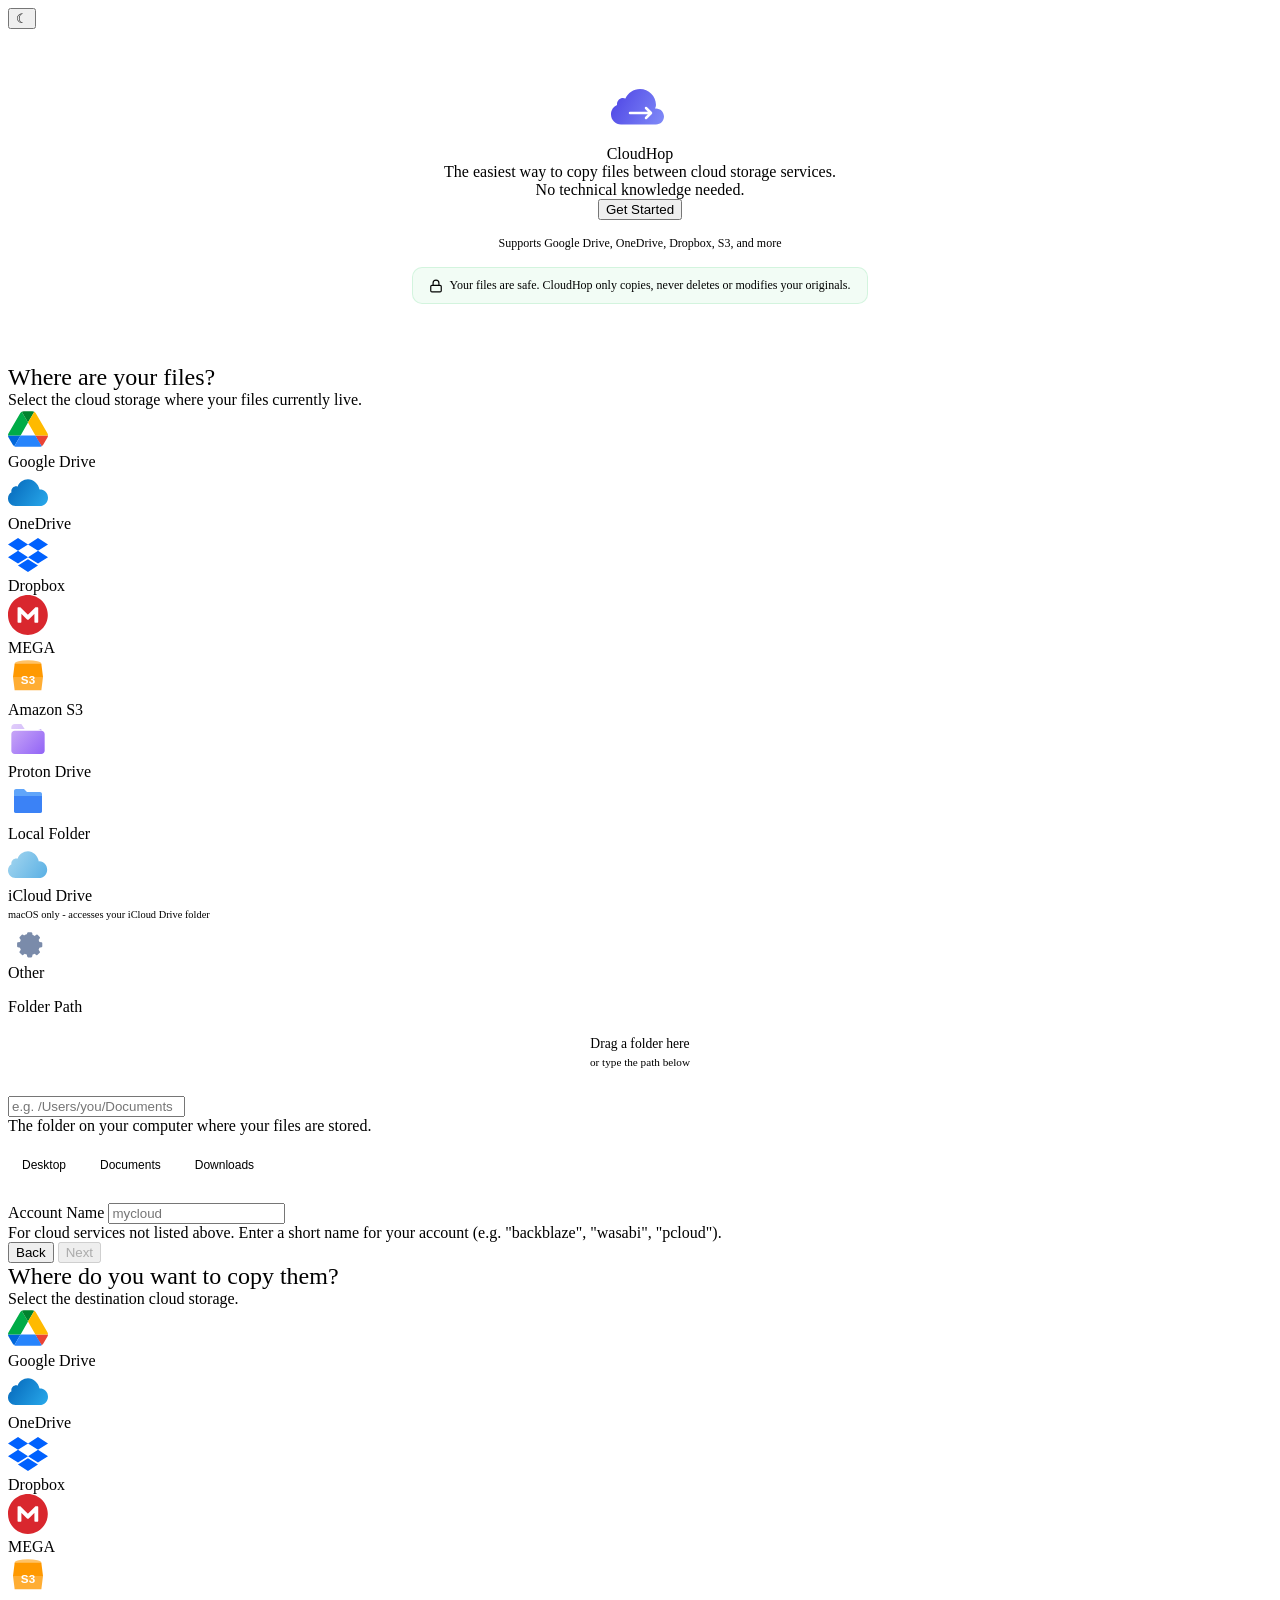
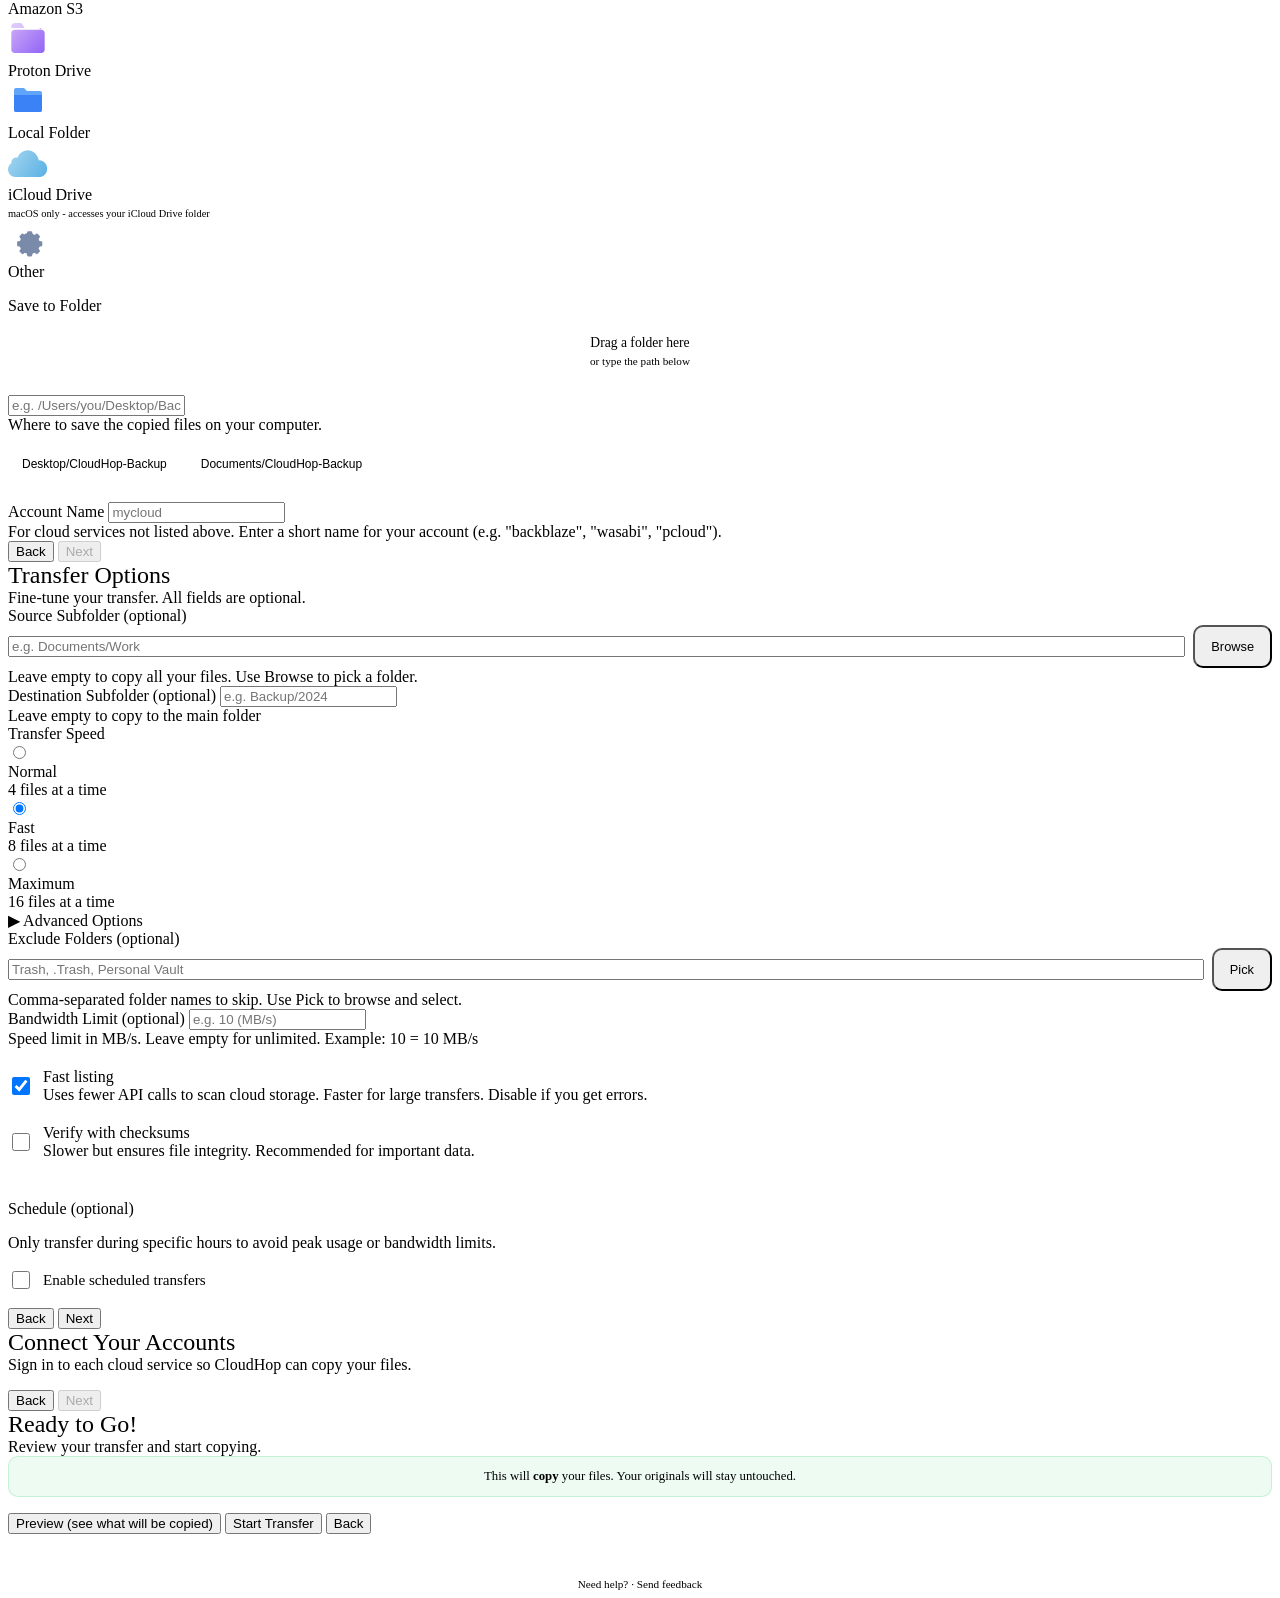
==== commit 9b190d23: "v0.9.9 - drag & drop + transfer queue New features: - Drag & drop: drop folders into wizard when usi" ====
--- a/cloudhop/templates/wizard.html
+++ b/cloudhop/templates/wizard.html
@@ -50,6 +50,10 @@
       <div style="margin-top: 16px; font-size: 0.75rem; color: var(--text-muted);">
         Supports Google Drive, OneDrive, Dropbox, S3, and more
       </div>
+      <div style="margin-top:16px;padding:10px 16px;background:rgba(34,197,94,0.06);border:1px solid rgba(34,197,94,0.15);border-radius:10px;font-size:0.75rem;color:var(--green);display:inline-flex;align-items:center;gap:6px;">
+        <svg width="14" height="14" viewBox="0 0 24 24" fill="none" stroke="currentColor" stroke-width="2"><rect x="3" y="11" width="18" height="11" rx="2" ry="2"/><path d="M7 11V7a5 5 0 0 1 10 0v4"/></svg>
+        Your files are safe. CloudHop only copies, never deletes or modifies your originals.
+      </div>
       <div id="welcomeRcloneCheck" style="margin-top:12px;font-size:0.75rem;text-align:center;"></div>
     </div>
   </div>
@@ -60,11 +64,11 @@
     <div class="wizard-subtitle">Select the cloud storage where your files currently live.</div>
     <div class="providers-grid" id="sourceGrid">
       <div class="provider-card" data-provider="drive" data-name="Google Drive" tabindex="0" role="button" onclick="selectSource(this)" onkeydown="if(event.key==='Enter'||event.key===' '){event.preventDefault();selectSource(this)}">
-        <div class="provider-icon"><svg width="48" height="44" viewBox="0 0 87.3 78"><path d="m6.6 66.85 3.85 6.65c.8 1.4 1.95 2.5 3.3 3.3l13.75-23.8h-27.5c0 1.55.4 3.1 1.2 4.5z" fill="#0066da"/><path d="m43.65 25-13.75-23.8c-1.35.8-2.5 1.9-3.3 3.3l-25.4 44c-.8 1.4-1.2 2.9-1.2 4.5h27.5z" fill="#00ac47"/><path d="m73.55 76.8c1.35-.8 2.5-1.9 3.3-3.3l1.6-2.75 7.65-13.25c.8-1.4 1.2-2.95 1.2-4.5h-27.5l5.85 11.5z" fill="#ea4335"/><path d="m43.65 25 13.75-23.8c-1.35-.8-2.9-1.2-4.5-1.2h-18.5c-1.6 0-3.15.45-4.5 1.2z" fill="#00832d"/><path d="m59.8 53h-32.3l-13.75 23.8c1.35.8 2.9 1.2 4.5 1.2h50.8c1.6 0 3.15-.45 4.5-1.2z" fill="#2684fc"/><path d="m73.4 26.5-12.7-22c-.8-1.4-1.95-2.5-3.3-3.3l-13.75 23.8 16.15 28h27.45c0-1.55-.4-3.1-1.2-4.5z" fill="#ffba00"/></svg></div>
+        <div class="provider-icon"><svg width="40" height="40" viewBox="0 0 87.3 78"><path d="m6.6 66.85 3.85 6.65c.8 1.4 1.95 2.5 3.3 3.3l13.75-23.8h-27.5c0 1.55.4 3.1 1.2 4.5z" fill="#0066da"/><path d="m43.65 25-13.75-23.8c-1.35.8-2.5 1.9-3.3 3.3l-25.4 44c-.8 1.4-1.2 2.9-1.2 4.5h27.5z" fill="#00ac47"/><path d="m73.55 76.8c1.35-.8 2.5-1.9 3.3-3.3l1.6-2.75 7.65-13.25c.8-1.4 1.2-2.95 1.2-4.5h-27.5l5.85 11.5z" fill="#ea4335"/><path d="m43.65 25 13.75-23.8c-1.35-.8-2.9-1.2-4.5-1.2h-18.5c-1.6 0-3.15.45-4.5 1.2z" fill="#00832d"/><path d="m59.8 53h-32.3l-13.75 23.8c1.35.8 2.9 1.2 4.5 1.2h50.8c1.6 0 3.15-.45 4.5-1.2z" fill="#2684fc"/><path d="m73.4 26.5-12.7-22c-.8-1.4-1.95-2.5-3.3-3.3l-13.75 23.8 16.15 28h27.45c0-1.55-.4-3.1-1.2-4.5z" fill="#ffba00"/></svg></div>
         <div class="provider-name">Google Drive</div>
       </div>
       <div class="provider-card" data-provider="onedrive" data-name="OneDrive" tabindex="0" role="button" onclick="selectSource(this)" onkeydown="if(event.key==='Enter'||event.key===' '){event.preventDefault();selectSource(this)}">
-        <div class="provider-icon"><svg width="48" height="32" viewBox="0 0 24 16"><defs><linearGradient id="odg1" x1="0" y1="0" x2="24" y2="16" gradientUnits="userSpaceOnUse"><stop stop-color="#0364b8"/><stop offset="1" stop-color="#28a8ea"/></linearGradient></defs><path d="M19.5 7c-.2 0-.4 0-.6.1C18.1 3.6 15.3 1 12 1 9.2 1 6.8 2.8 5.7 5.4 5.5 5.3 5.2 5.2 5 5.2 3.3 5.2 2 6.5 2 8.2c0 .2 0 .4.1.6C.8 9.4 0 10.8 0 12.5 0 15 2 17 4.5 17H19c2.8 0 5-2.2 5-5s-2.2-5-5-5z" fill="url(#odg1)"/></svg></div>
+        <div class="provider-icon"><svg width="40" height="40" viewBox="0 0 24 16"><defs><linearGradient id="odg1" x1="0" y1="0" x2="24" y2="16" gradientUnits="userSpaceOnUse"><stop stop-color="#0364b8"/><stop offset="1" stop-color="#28a8ea"/></linearGradient></defs><path d="M19.5 7c-.2 0-.4 0-.6.1C18.1 3.6 15.3 1 12 1 9.2 1 6.8 2.8 5.7 5.4 5.5 5.3 5.2 5.2 5 5.2 3.3 5.2 2 6.5 2 8.2c0 .2 0 .4.1.6C.8 9.4 0 10.8 0 12.5 0 15 2 17 4.5 17H19c2.8 0 5-2.2 5-5s-2.2-5-5-5z" fill="url(#odg1)"/></svg></div>
         <div class="provider-name">OneDrive</div>
       </div>
       <div class="provider-card" data-provider="dropbox" data-name="Dropbox" tabindex="0" role="button" onclick="selectSource(this)" onkeydown="if(event.key==='Enter'||event.key===' '){event.preventDefault();selectSource(this)}">
@@ -80,7 +84,7 @@
         <div class="provider-name">Amazon S3</div>
       </div>
       <div class="provider-card" data-provider="protondrive" data-name="Proton Drive" tabindex="0" role="button" onclick="selectSource(this)" onkeydown="if(event.key==='Enter'||event.key===' '){event.preventDefault();selectSource(this)}">
-        <div class="provider-icon"><svg width="40" height="36" viewBox="0 0 24 22"><defs><linearGradient id="pdg1" x1="0" y1="0" x2="24" y2="22" gradientUnits="userSpaceOnUse"><stop stop-color="#d4b4f7"/><stop offset="1" stop-color="#8b5cf6"/></linearGradient></defs><path d="M20 6H4C2.9 6 2 6.9 2 8v10c0 1.1.9 2 2 2h16c1.1 0 2-.9 2-2V8c0-1.1-.9-2-2-2z" fill="url(#pdg1)"/><path d="M22 5H10L8 2H4c-1.1 0-2 .9-2 2v1h16c1.1 0 2 .9 2 2V5z" fill="url(#pdg1)" opacity=".6"/></svg></div>
+        <div class="provider-icon"><svg width="40" height="40" viewBox="0 0 24 22"><defs><linearGradient id="pdg1" x1="0" y1="0" x2="24" y2="22" gradientUnits="userSpaceOnUse"><stop stop-color="#d4b4f7"/><stop offset="1" stop-color="#8b5cf6"/></linearGradient></defs><path d="M20 6H4C2.9 6 2 6.9 2 8v10c0 1.1.9 2 2 2h16c1.1 0 2-.9 2-2V8c0-1.1-.9-2-2-2z" fill="url(#pdg1)"/><path d="M22 5H10L8 2H4c-1.1 0-2 .9-2 2v1h16c1.1 0 2 .9 2 2V5z" fill="url(#pdg1)" opacity=".6"/></svg></div>
         <div class="provider-name">Proton Drive</div>
       </div>
       <div class="provider-card" data-provider="local" data-name="Local Folder" tabindex="0" role="button" onclick="selectSource(this)" onkeydown="if(event.key==='Enter'||event.key===' '){event.preventDefault();selectSource(this)}">
@@ -88,7 +92,7 @@
         <div class="provider-name">Local Folder</div>
       </div>
       <div class="provider-card" data-provider="icloud" data-name="iCloud Drive" tabindex="0" role="button" onclick="selectSource(this)" onkeydown="if(event.key==='Enter'||event.key===' '){event.preventDefault();selectSource(this)}">
-        <div class="provider-icon"><svg width="48" height="32" viewBox="0 0 24 16"><defs><linearGradient id="icg1" x1="0" y1="0" x2="24" y2="16" gradientUnits="userSpaceOnUse"><stop stop-color="#a8d8f0"/><stop offset="1" stop-color="#5ab0e4"/></linearGradient></defs><path d="M19 7c-.2 0-.3 0-.5.1C17.7 3.5 15 1 12 1 9.2 1 6.8 2.8 5.7 5.4 5.5 5.3 5.3 5.3 5 5.3 3.3 5.3 2 6.6 2 8.3c0 .2 0 .4.1.5C.8 9.5 0 10.9 0 12.5 0 14.9 2 17 4.5 17h14c2.8 0 5-2.2 5-5s-2.2-5-4.5-5z" fill="url(#icg1)"/></svg></div>
+        <div class="provider-icon"><svg width="40" height="40" viewBox="0 0 24 16"><defs><linearGradient id="icg1" x1="0" y1="0" x2="24" y2="16" gradientUnits="userSpaceOnUse"><stop stop-color="#a8d8f0"/><stop offset="1" stop-color="#5ab0e4"/></linearGradient></defs><path d="M19 7c-.2 0-.3 0-.5.1C17.7 3.5 15 1 12 1 9.2 1 6.8 2.8 5.7 5.4 5.5 5.3 5.3 5.3 5 5.3 3.3 5.3 2 6.6 2 8.3c0 .2 0 .4.1.5C.8 9.5 0 10.9 0 12.5 0 14.9 2 17 4.5 17h14c2.8 0 5-2.2 5-5s-2.2-5-4.5-5z" fill="url(#icg1)"/></svg></div>
         <div class="provider-name">iCloud Drive</div>
         <div style="font-size:0.65rem;color:var(--text-dim);margin-top:4px;">macOS only - accesses your iCloud Drive folder</div>
       </div>
@@ -100,6 +104,10 @@
     <div class="local-path-input" id="sourceLocalPath">
       <div class="form-group" style="margin-top:16px;">
         <label class="form-label" for="sourcePathInput">Folder Path</label>
+        <div id="sourceDropZone" style="border:2px dashed var(--card-border);border-radius:10px;padding:20px;text-align:center;margin-bottom:8px;transition:all 0.2s;cursor:pointer;" ondragover="event.preventDefault();this.style.borderColor='var(--blue)';this.style.background='rgba(99,102,241,0.05)'" ondragleave="this.style.borderColor='var(--card-border)';this.style.background=''" ondrop="event.preventDefault();this.style.borderColor='var(--card-border)';this.style.background='';handleDrop(event,'sourcePathInput')">
+          <div style="font-size:0.85rem;color:var(--text-dim);margin-bottom:4px;">Drag a folder here</div>
+          <div style="font-size:0.7rem;color:var(--text-muted);">or type the path below</div>
+        </div>
         <input class="form-input" id="sourcePathInput" type="text" placeholder="e.g. /Users/you/Documents">
         <div id="sourcePathError" style="display:none;font-size:0.75rem;color:var(--red);margin-top:6px;"></div>
         <div class="form-hint">The folder on your computer where your files are stored.</div>
@@ -112,9 +120,9 @@
     </div>
     <div class="local-path-input" id="sourceOtherName">
       <div class="form-group" style="margin-top:16px;">
-        <label class="form-label" for="sourceOtherInput">Remote Name</label>
-        <input class="form-input" id="sourceOtherInput" type="text" placeholder="myremote">
-        <div class="form-hint">For cloud services not listed above. Enter the name of your cloud service (e.g. "backblaze", "wasabi", "pcloud").</div>
+        <label class="form-label" for="sourceOtherInput">Account Name</label>
+        <input class="form-input" id="sourceOtherInput" type="text" placeholder="mycloud">
+        <div class="form-hint">For cloud services not listed above. Enter a short name for your account (e.g. "backblaze", "wasabi", "pcloud").</div>
       </div>
     </div>
     <div class="btn-row">
@@ -129,11 +137,11 @@
     <div class="wizard-subtitle">Select the destination cloud storage.</div>
     <div class="providers-grid" id="destGrid">
       <div class="provider-card" data-provider="drive" data-name="Google Drive" tabindex="0" role="button" onclick="selectDest(this)" onkeydown="if(event.key==='Enter'||event.key===' '){event.preventDefault();selectDest(this)}">
-        <div class="provider-icon"><svg width="48" height="44" viewBox="0 0 87.3 78"><path d="m6.6 66.85 3.85 6.65c.8 1.4 1.95 2.5 3.3 3.3l13.75-23.8h-27.5c0 1.55.4 3.1 1.2 4.5z" fill="#0066da"/><path d="m43.65 25-13.75-23.8c-1.35.8-2.5 1.9-3.3 3.3l-25.4 44c-.8 1.4-1.2 2.9-1.2 4.5h27.5z" fill="#00ac47"/><path d="m73.55 76.8c1.35-.8 2.5-1.9 3.3-3.3l1.6-2.75 7.65-13.25c.8-1.4 1.2-2.95 1.2-4.5h-27.5l5.85 11.5z" fill="#ea4335"/><path d="m43.65 25 13.75-23.8c-1.35-.8-2.9-1.2-4.5-1.2h-18.5c-1.6 0-3.15.45-4.5 1.2z" fill="#00832d"/><path d="m59.8 53h-32.3l-13.75 23.8c1.35.8 2.9 1.2 4.5 1.2h50.8c1.6 0 3.15-.45 4.5-1.2z" fill="#2684fc"/><path d="m73.4 26.5-12.7-22c-.8-1.4-1.95-2.5-3.3-3.3l-13.75 23.8 16.15 28h27.45c0-1.55-.4-3.1-1.2-4.5z" fill="#ffba00"/></svg></div>
+        <div class="provider-icon"><svg width="40" height="40" viewBox="0 0 87.3 78"><path d="m6.6 66.85 3.85 6.65c.8 1.4 1.95 2.5 3.3 3.3l13.75-23.8h-27.5c0 1.55.4 3.1 1.2 4.5z" fill="#0066da"/><path d="m43.65 25-13.75-23.8c-1.35.8-2.5 1.9-3.3 3.3l-25.4 44c-.8 1.4-1.2 2.9-1.2 4.5h27.5z" fill="#00ac47"/><path d="m73.55 76.8c1.35-.8 2.5-1.9 3.3-3.3l1.6-2.75 7.65-13.25c.8-1.4 1.2-2.95 1.2-4.5h-27.5l5.85 11.5z" fill="#ea4335"/><path d="m43.65 25 13.75-23.8c-1.35-.8-2.9-1.2-4.5-1.2h-18.5c-1.6 0-3.15.45-4.5 1.2z" fill="#00832d"/><path d="m59.8 53h-32.3l-13.75 23.8c1.35.8 2.9 1.2 4.5 1.2h50.8c1.6 0 3.15-.45 4.5-1.2z" fill="#2684fc"/><path d="m73.4 26.5-12.7-22c-.8-1.4-1.95-2.5-3.3-3.3l-13.75 23.8 16.15 28h27.45c0-1.55-.4-3.1-1.2-4.5z" fill="#ffba00"/></svg></div>
         <div class="provider-name">Google Drive</div>
       </div>
       <div class="provider-card" data-provider="onedrive" data-name="OneDrive" tabindex="0" role="button" onclick="selectDest(this)" onkeydown="if(event.key==='Enter'||event.key===' '){event.preventDefault();selectDest(this)}">
-        <div class="provider-icon"><svg width="48" height="32" viewBox="0 0 24 16"><defs><linearGradient id="odg2" x1="0" y1="0" x2="24" y2="16" gradientUnits="userSpaceOnUse"><stop stop-color="#0364b8"/><stop offset="1" stop-color="#28a8ea"/></linearGradient></defs><path d="M19.5 7c-.2 0-.4 0-.6.1C18.1 3.6 15.3 1 12 1 9.2 1 6.8 2.8 5.7 5.4 5.5 5.3 5.2 5.2 5 5.2 3.3 5.2 2 6.5 2 8.2c0 .2 0 .4.1.6C.8 9.4 0 10.8 0 12.5 0 15 2 17 4.5 17H19c2.8 0 5-2.2 5-5s-2.2-5-5-5z" fill="url(#odg2)"/></svg></div>
+        <div class="provider-icon"><svg width="40" height="40" viewBox="0 0 24 16"><defs><linearGradient id="odg2" x1="0" y1="0" x2="24" y2="16" gradientUnits="userSpaceOnUse"><stop stop-color="#0364b8"/><stop offset="1" stop-color="#28a8ea"/></linearGradient></defs><path d="M19.5 7c-.2 0-.4 0-.6.1C18.1 3.6 15.3 1 12 1 9.2 1 6.8 2.8 5.7 5.4 5.5 5.3 5.2 5.2 5 5.2 3.3 5.2 2 6.5 2 8.2c0 .2 0 .4.1.6C.8 9.4 0 10.8 0 12.5 0 15 2 17 4.5 17H19c2.8 0 5-2.2 5-5s-2.2-5-5-5z" fill="url(#odg2)"/></svg></div>
         <div class="provider-name">OneDrive</div>
       </div>
       <div class="provider-card" data-provider="dropbox" data-name="Dropbox" tabindex="0" role="button" onclick="selectDest(this)" onkeydown="if(event.key==='Enter'||event.key===' '){event.preventDefault();selectDest(this)}">
@@ -149,7 +157,7 @@
         <div class="provider-name">Amazon S3</div>
       </div>
       <div class="provider-card" data-provider="protondrive" data-name="Proton Drive" tabindex="0" role="button" onclick="selectDest(this)" onkeydown="if(event.key==='Enter'||event.key===' '){event.preventDefault();selectDest(this)}">
-        <div class="provider-icon"><svg width="40" height="36" viewBox="0 0 24 22"><defs><linearGradient id="pdg2" x1="0" y1="0" x2="24" y2="22" gradientUnits="userSpaceOnUse"><stop stop-color="#d4b4f7"/><stop offset="1" stop-color="#8b5cf6"/></linearGradient></defs><path d="M20 6H4C2.9 6 2 6.9 2 8v10c0 1.1.9 2 2 2h16c1.1 0 2-.9 2-2V8c0-1.1-.9-2-2-2z" fill="url(#pdg2)"/><path d="M22 5H10L8 2H4c-1.1 0-2 .9-2 2v1h16c1.1 0 2 .9 2 2V5z" fill="url(#pdg2)" opacity=".6"/></svg></div>
+        <div class="provider-icon"><svg width="40" height="40" viewBox="0 0 24 22"><defs><linearGradient id="pdg2" x1="0" y1="0" x2="24" y2="22" gradientUnits="userSpaceOnUse"><stop stop-color="#d4b4f7"/><stop offset="1" stop-color="#8b5cf6"/></linearGradient></defs><path d="M20 6H4C2.9 6 2 6.9 2 8v10c0 1.1.9 2 2 2h16c1.1 0 2-.9 2-2V8c0-1.1-.9-2-2-2z" fill="url(#pdg2)"/><path d="M22 5H10L8 2H4c-1.1 0-2 .9-2 2v1h16c1.1 0 2 .9 2 2V5z" fill="url(#pdg2)" opacity=".6"/></svg></div>
         <div class="provider-name">Proton Drive</div>
       </div>
       <div class="provider-card" data-provider="local" data-name="Local Folder" tabindex="0" role="button" onclick="selectDest(this)" onkeydown="if(event.key==='Enter'||event.key===' '){event.preventDefault();selectDest(this)}">
@@ -157,7 +165,7 @@
         <div class="provider-name">Local Folder</div>
       </div>
       <div class="provider-card" data-provider="icloud" data-name="iCloud Drive" tabindex="0" role="button" onclick="selectDest(this)" onkeydown="if(event.key==='Enter'||event.key===' '){event.preventDefault();selectDest(this)}">
-        <div class="provider-icon"><svg width="48" height="32" viewBox="0 0 24 16"><defs><linearGradient id="icg2" x1="0" y1="0" x2="24" y2="16" gradientUnits="userSpaceOnUse"><stop stop-color="#a8d8f0"/><stop offset="1" stop-color="#5ab0e4"/></linearGradient></defs><path d="M19 7c-.2 0-.3 0-.5.1C17.7 3.5 15 1 12 1 9.2 1 6.8 2.8 5.7 5.4 5.5 5.3 5.3 5.3 5 5.3 3.3 5.3 2 6.6 2 8.3c0 .2 0 .4.1.5C.8 9.5 0 10.9 0 12.5 0 14.9 2 17 4.5 17h14c2.8 0 5-2.2 5-5s-2.2-5-4.5-5z" fill="url(#icg2)"/></svg></div>
+        <div class="provider-icon"><svg width="40" height="40" viewBox="0 0 24 16"><defs><linearGradient id="icg2" x1="0" y1="0" x2="24" y2="16" gradientUnits="userSpaceOnUse"><stop stop-color="#a8d8f0"/><stop offset="1" stop-color="#5ab0e4"/></linearGradient></defs><path d="M19 7c-.2 0-.3 0-.5.1C17.7 3.5 15 1 12 1 9.2 1 6.8 2.8 5.7 5.4 5.5 5.3 5.3 5.3 5 5.3 3.3 5.3 2 6.6 2 8.3c0 .2 0 .4.1.5C.8 9.5 0 10.9 0 12.5 0 14.9 2 17 4.5 17h14c2.8 0 5-2.2 5-5s-2.2-5-4.5-5z" fill="url(#icg2)"/></svg></div>
         <div class="provider-name">iCloud Drive</div>
         <div style="font-size:0.65rem;color:var(--text-dim);margin-top:4px;">macOS only - accesses your iCloud Drive folder</div>
       </div>
@@ -169,6 +177,10 @@
     <div class="local-path-input" id="destLocalPath">
       <div class="form-group" style="margin-top:16px;">
         <label class="form-label" for="destPathInput">Save to Folder</label>
+        <div id="destDropZone" style="border:2px dashed var(--card-border);border-radius:10px;padding:20px;text-align:center;margin-bottom:8px;transition:all 0.2s;cursor:pointer;" ondragover="event.preventDefault();this.style.borderColor='var(--blue)';this.style.background='rgba(99,102,241,0.05)'" ondragleave="this.style.borderColor='var(--card-border)';this.style.background=''" ondrop="event.preventDefault();this.style.borderColor='var(--card-border)';this.style.background='';handleDrop(event,'destPathInput')">
+          <div style="font-size:0.85rem;color:var(--text-dim);margin-bottom:4px;">Drag a folder here</div>
+          <div style="font-size:0.7rem;color:var(--text-muted);">or type the path below</div>
+        </div>
         <input class="form-input" id="destPathInput" type="text" placeholder="e.g. /Users/you/Desktop/Backup">
         <div id="destPathError" style="display:none;font-size:0.75rem;color:var(--red);margin-top:6px;"></div>
         <div class="form-hint">Where to save the copied files on your computer.</div>
@@ -180,9 +192,9 @@
     </div>
     <div class="local-path-input" id="destOtherName">
       <div class="form-group" style="margin-top:16px;">
-        <label class="form-label" for="destOtherInput">Remote Name</label>
-        <input class="form-input" id="destOtherInput" type="text" placeholder="myremote">
-        <div class="form-hint">For cloud services not listed above. Enter the name of your cloud service (e.g. "backblaze", "wasabi", "pcloud").</div>
+        <label class="form-label" for="destOtherInput">Account Name</label>
+        <input class="form-input" id="destOtherInput" type="text" placeholder="mycloud">
+        <div class="form-hint">For cloud services not listed above. Enter a short name for your account (e.g. "backblaze", "wasabi", "pcloud").</div>
       </div>
     </div>
     <div class="btn-row">
@@ -198,8 +210,12 @@
     <div class="wizard-card">
       <div class="form-group">
         <label class="form-label" for="sourceSubfolder">Source Subfolder (optional)</label>
-        <input class="form-input" id="sourceSubfolder" type="text" placeholder="e.g. Documents/Work">
-        <div class="form-hint">Leave empty to copy all your files</div>
+        <div style="display:flex;gap:8px;align-items:center;">
+          <input class="form-input" id="sourceSubfolder" type="text" placeholder="e.g. Documents/Work" style="flex:1;">
+          <button type="button" class="btn btn-secondary" id="browseSourceBtn" onclick="browseSource()" style="padding:12px 16px;border-radius:10px;font-size:0.8rem;white-space:nowrap;">Browse</button>
+        </div>
+        <div class="form-hint">Leave empty to copy all your files. Use Browse to pick a folder.</div>
+        <div id="browseFolders" style="display:none;margin-top:12px;max-height:240px;overflow-y:auto;background:var(--bg);border:1px solid var(--card-border);border-radius:10px;padding:8px;"></div>
       </div>
       <div class="form-group">
         <label class="form-label" for="destSubfolder">Destination Subfolder (optional)</label>
@@ -232,14 +248,27 @@
 </div>
 <div class="advanced-content" id="advancedContent">
       <div class="form-group">
-        <label class="form-label" for="excludePatterns">Exclude Patterns (optional)</label>
-        <input class="form-input" id="excludePatterns" type="text" placeholder="Trash, .Trash, Personal Vault">
-        <div class="form-hint">Comma-separated folder names to skip</div>
+        <label class="form-label" for="excludePatterns">Exclude Folders (optional)</label>
+        <div style="display:flex;gap:8px;align-items:center;">
+          <input class="form-input" id="excludePatterns" type="text" placeholder="Trash, .Trash, Personal Vault" style="flex:1;">
+          <button type="button" class="btn btn-secondary" onclick="browseExcludes()" style="padding:12px 16px;border-radius:10px;font-size:0.8rem;white-space:nowrap;">Pick</button>
+        </div>
+        <div class="form-hint">Comma-separated folder names to skip. Use Pick to browse and select.</div>
+        <div id="excludeBrowser" style="display:none;margin-top:12px;max-height:200px;overflow-y:auto;background:var(--bg);border:1px solid var(--card-border);border-radius:10px;padding:8px;"></div>
       </div>
       <div class="form-group" style="margin-bottom:0;">
         <label class="form-label" for="bwLimit">Bandwidth Limit (optional)</label>
         <input class="form-input" id="bwLimit" type="text" placeholder="e.g. 10 (MB/s)">
         <div class="form-hint">Speed limit in MB/s. Leave empty for unlimited. Example: 10 = 10 MB/s</div>
+      </div>
+      <div class="form-group" style="margin-bottom:0;margin-top:20px;">
+        <label style="display:flex;align-items:center;gap:10px;cursor:pointer;">
+          <input type="checkbox" id="useFastList" checked style="width:18px;height:18px;">
+          <div>
+            <div class="form-label" style="margin-bottom:0;">Fast listing</div>
+            <div class="form-hint">Uses fewer API calls to scan cloud storage. Faster for large transfers. Disable if you get errors.</div>
+          </div>
+        </label>
       </div>
       <div class="form-group" style="margin-bottom:0;margin-top:20px;">
         <label style="display:flex;align-items:center;gap:10px;cursor:pointer;">
@@ -250,6 +279,50 @@
           </div>
         </label>
       </div>
+      <div class="form-group" style="margin-top:20px;padding-top:20px;border-top:1px solid var(--card-border);">
+        <label class="form-label">Schedule (optional)</label>
+        <p class="form-hint">Only transfer during specific hours to avoid peak usage or bandwidth limits.</p>
+        <label style="display:flex;align-items:center;gap:10px;cursor:pointer;margin:12px 0 16px;">
+          <input type="checkbox" id="scheduleEnabled" style="width:18px;height:18px;accent-color:var(--primary);">
+          <span style="color:var(--text);font-size:0.95rem;">Enable scheduled transfers</span>
+        </label>
+        <div id="scheduleConfig" style="display:none;padding-left:28px;">
+          <div style="display:flex;gap:16px;align-items:center;margin-bottom:14px;flex-wrap:wrap;">
+            <label style="color:var(--text-dim);font-size:0.9rem;">
+              From
+              <input type="time" id="scheduleStart" value="22:00" class="form-input" style="width:auto;padding:8px 12px;margin-left:6px;">
+            </label>
+            <label style="color:var(--text-dim);font-size:0.9rem;">
+              To
+              <input type="time" id="scheduleEnd" value="06:00" class="form-input" style="width:auto;padding:8px 12px;margin-left:6px;">
+            </label>
+          </div>
+          <div style="display:flex;gap:10px;flex-wrap:wrap;margin-bottom:14px;">
+            <label style="display:flex;align-items:center;gap:4px;font-size:0.85rem;color:var(--text-dim);cursor:pointer;"><input type="checkbox" data-day="0" checked style="accent-color:var(--primary);"> Mon</label>
+            <label style="display:flex;align-items:center;gap:4px;font-size:0.85rem;color:var(--text-dim);cursor:pointer;"><input type="checkbox" data-day="1" checked style="accent-color:var(--primary);"> Tue</label>
+            <label style="display:flex;align-items:center;gap:4px;font-size:0.85rem;color:var(--text-dim);cursor:pointer;"><input type="checkbox" data-day="2" checked style="accent-color:var(--primary);"> Wed</label>
+            <label style="display:flex;align-items:center;gap:4px;font-size:0.85rem;color:var(--text-dim);cursor:pointer;"><input type="checkbox" data-day="3" checked style="accent-color:var(--primary);"> Thu</label>
+            <label style="display:flex;align-items:center;gap:4px;font-size:0.85rem;color:var(--text-dim);cursor:pointer;"><input type="checkbox" data-day="4" checked style="accent-color:var(--primary);"> Fri</label>
+            <label style="display:flex;align-items:center;gap:4px;font-size:0.85rem;color:var(--text-dim);cursor:pointer;"><input type="checkbox" data-day="5" checked style="accent-color:var(--primary);"> Sat</label>
+            <label style="display:flex;align-items:center;gap:4px;font-size:0.85rem;color:var(--text-dim);cursor:pointer;"><input type="checkbox" data-day="6" checked style="accent-color:var(--primary);"> Sun</label>
+          </div>
+          <div style="margin-bottom:8px;">
+            <label style="color:var(--text-dim);font-size:0.9rem;">
+              Speed limit during window
+              <select id="bwLimitInWindow" class="form-input" style="width:auto;padding:8px 12px;margin-left:8px;">
+                <option value="">Unlimited</option>
+                <option value="1M">1 MB/s</option>
+                <option value="2M">2 MB/s</option>
+                <option value="5M">5 MB/s</option>
+                <option value="10M">10 MB/s</option>
+                <option value="20M">20 MB/s</option>
+                <option value="50M">50 MB/s</option>
+                <option value="100M">100 MB/s</option>
+              </select>
+            </label>
+          </div>
+        </div>
+      </div>
 </div>
     </div>
     <div class="btn-row">
@@ -261,7 +334,7 @@
   <!-- Step 5: Connect -->
   <div class="step" id="step5">
     <div class="wizard-title" style="font-size:1.5rem;">Connect Your Accounts</div>
-    <div class="wizard-subtitle">Authorize CloudHop to access your cloud storage.</div>
+    <div class="wizard-subtitle">Sign in to each cloud service so CloudHop can copy your files.</div>
     <div class="wizard-card" id="connectList">
       <!-- Filled dynamically -->
     </div>
@@ -297,6 +370,10 @@
   </div>
 </div>
 
+<div style="text-align:center;margin-top:32px;font-size:0.7rem;color:var(--text-muted);">
+  <a href="https://github.com/husamsoboh-cyber/cloudhop/issues/new?template=bug_report.md" target="_blank" rel="noopener noreferrer" style="color:var(--text-muted);text-decoration:none;">Need help?</a> &middot; <a href="https://github.com/husamsoboh-cyber/cloudhop/discussions/new?category=feedback" target="_blank" rel="noopener noreferrer" style="color:var(--text-muted);text-decoration:none;">Send feedback</a>
+</div>
+
 <script src="/static/wizard.js"></script>
 </body>
 </html>
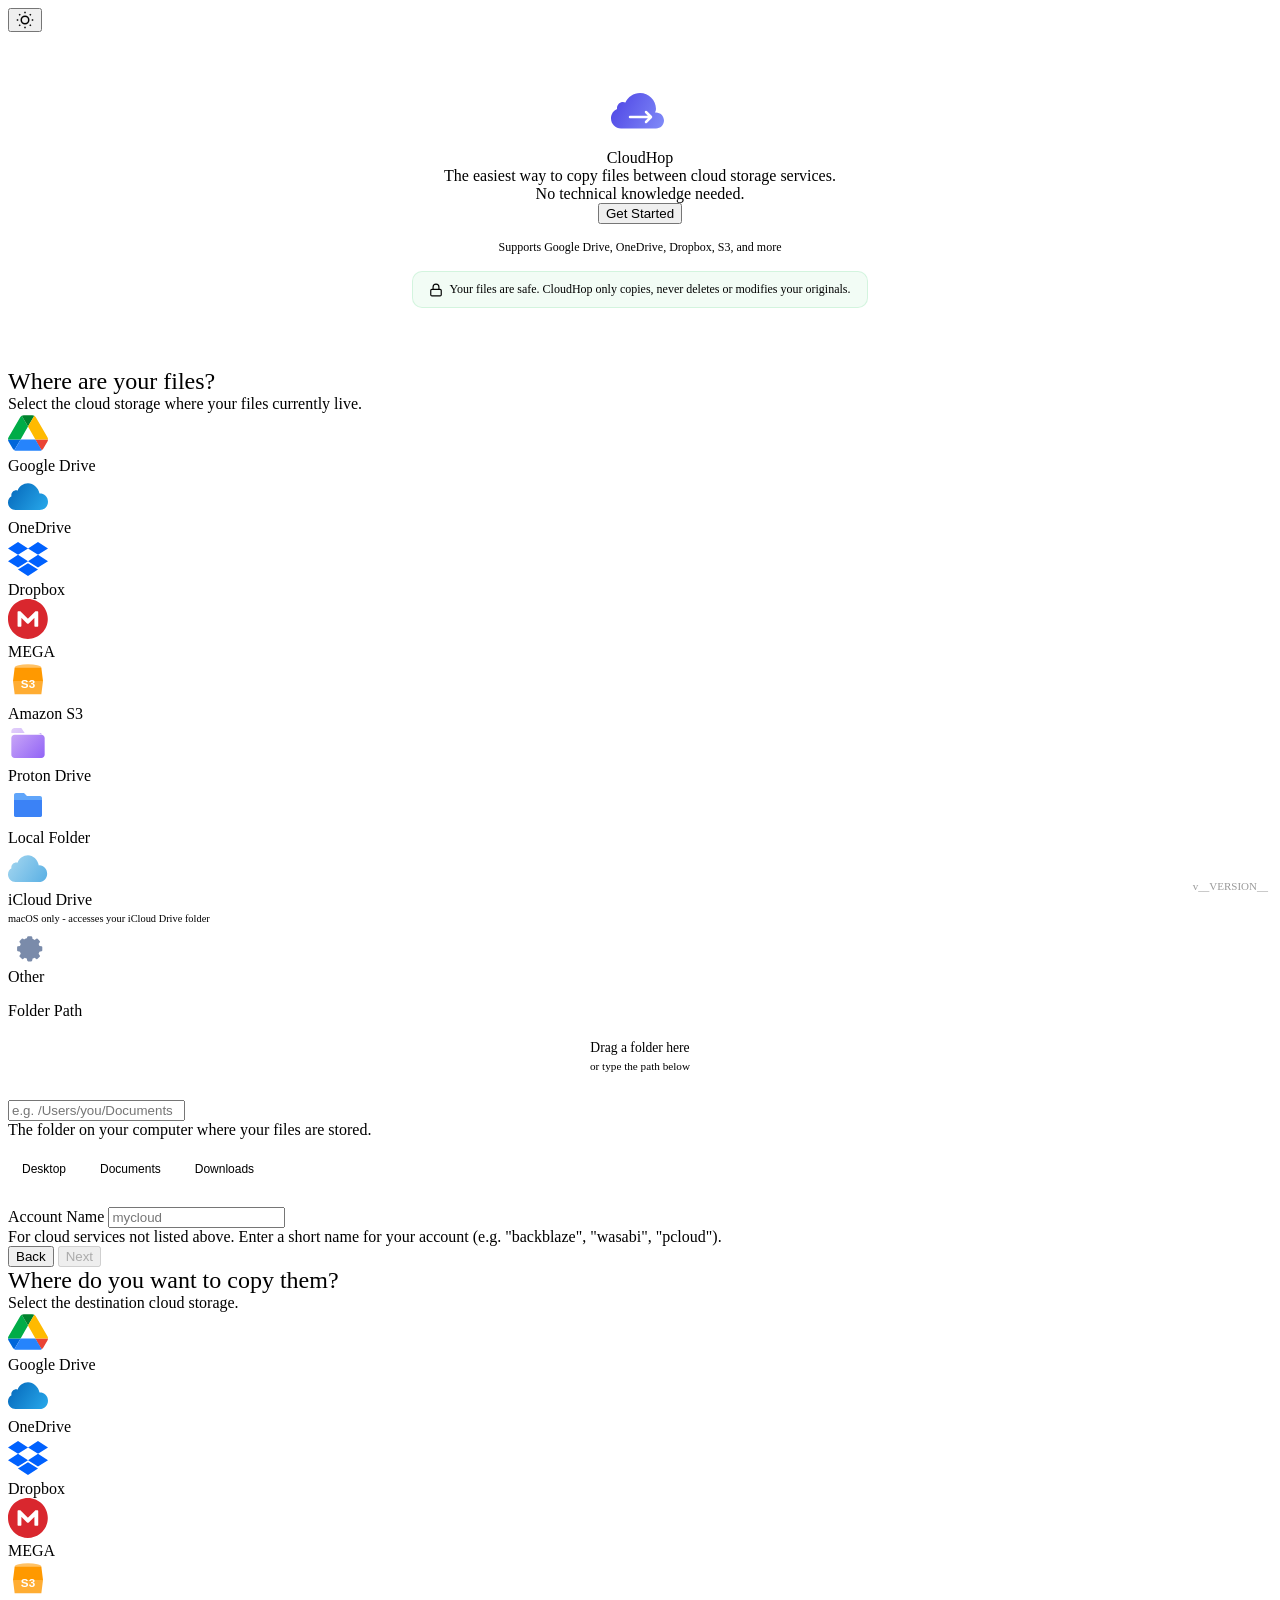
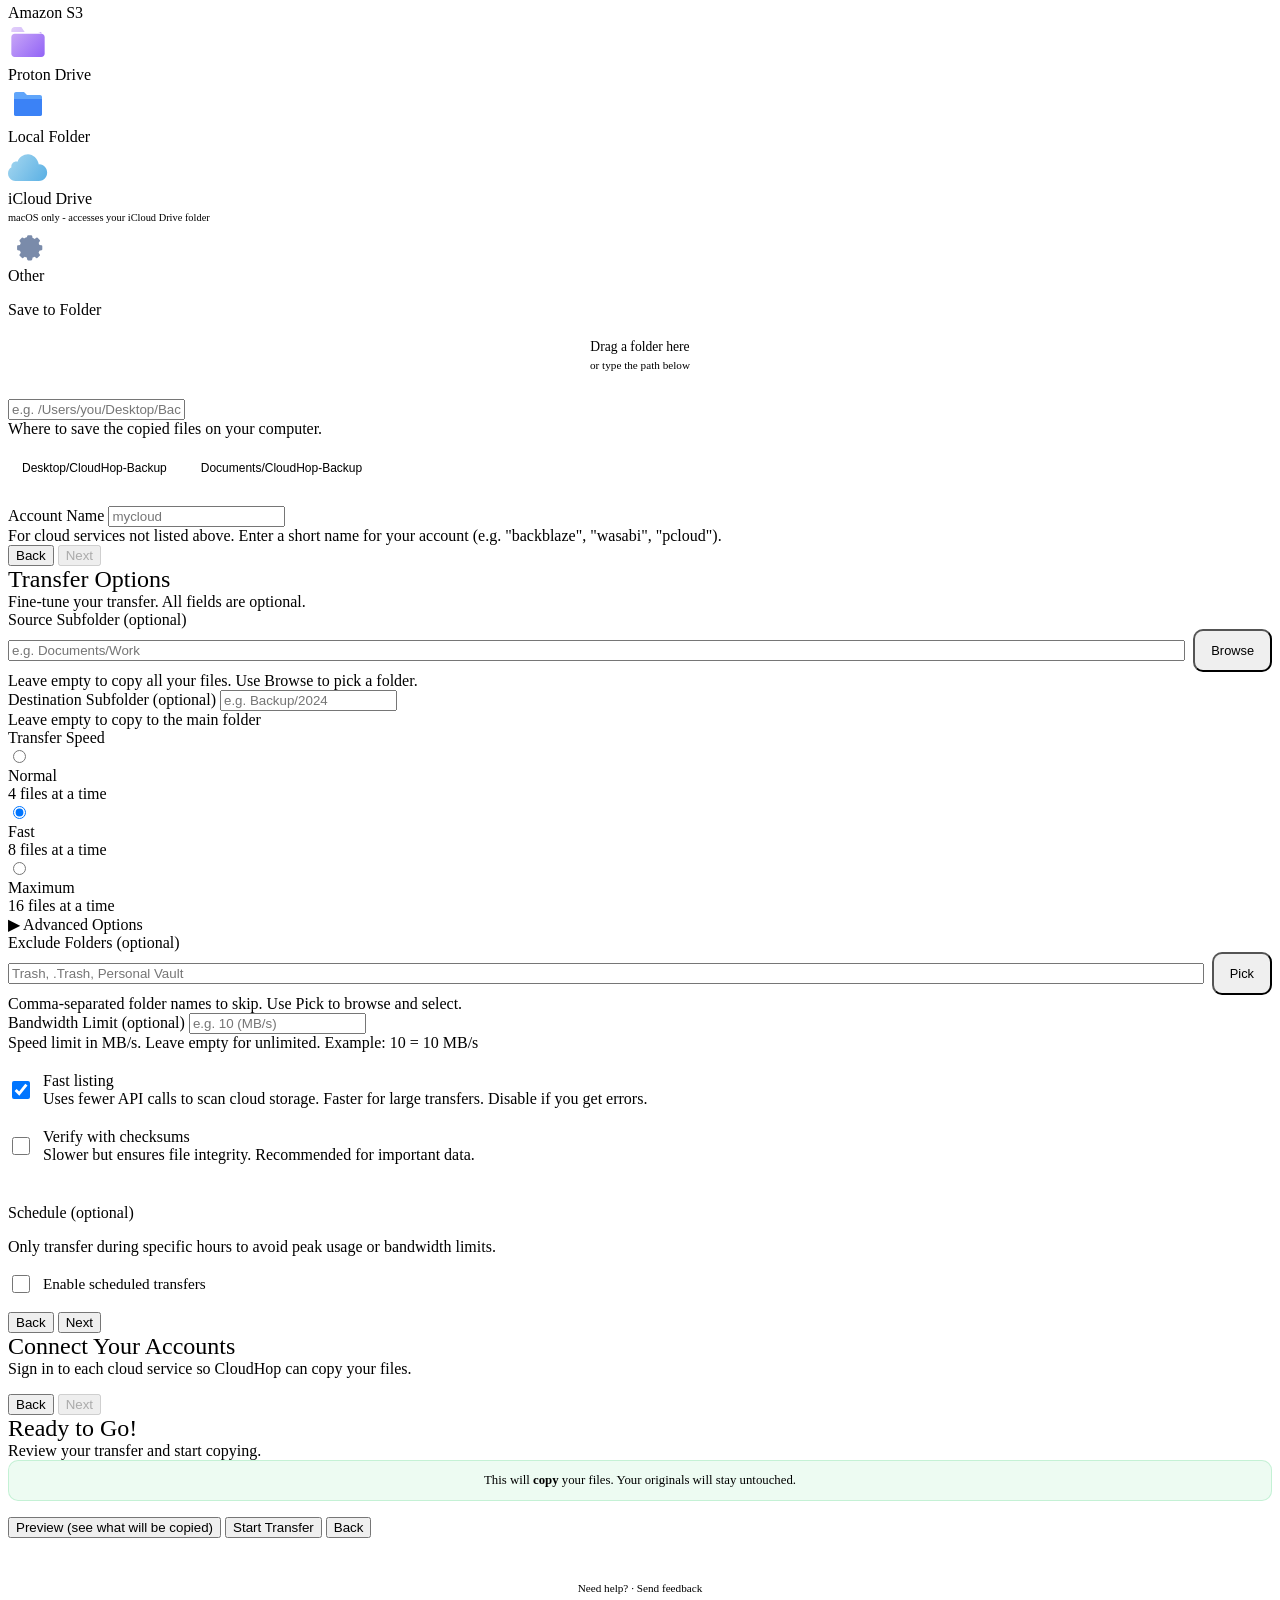
==== commit 1d09fadf: "fix+security: UI polish (favicon, version, speed status, theme icons) + CSRF rotation, XSS sanitizat" ====
--- a/cloudhop/templates/wizard.html
+++ b/cloudhop/templates/wizard.html
@@ -12,7 +12,10 @@
 <link rel="icon" type="image/svg+xml" href="/static/favicon.svg">
 </head>
 <body>
-<button class="theme-toggle" onclick="toggleTheme()" title="Toggle theme" aria-label="Toggle dark/light mode">&#9790;</button>
+<button class="theme-toggle" onclick="toggleTheme()" title="Toggle theme" aria-label="Toggle dark/light mode" style="display:inline-flex;align-items:center;justify-content:center;">
+  <svg id="theme-icon-dark" width="18" height="18" viewBox="0 0 24 24" fill="none" stroke="currentColor" stroke-width="2"><circle cx="12" cy="12" r="5"/><line x1="12" y1="1" x2="12" y2="3"/><line x1="12" y1="21" x2="12" y2="23"/><line x1="4.22" y1="4.22" x2="5.64" y2="5.64"/><line x1="18.36" y1="18.36" x2="19.78" y2="19.78"/><line x1="1" y1="12" x2="3" y2="12"/><line x1="21" y1="12" x2="23" y2="12"/><line x1="4.22" y1="19.78" x2="5.64" y2="18.36"/><line x1="18.36" y1="5.64" x2="19.78" y2="4.22"/></svg>
+  <svg id="theme-icon-light" width="18" height="18" viewBox="0 0 24 24" fill="none" stroke="currentColor" stroke-width="2" style="display:none"><path d="M21 12.79A9 9 0 1 1 11.21 3 7 7 0 0 0 21 12.79z"/></svg>
+</button>
 
 <div class="wizard-container">
   <div class="progress-dots" id="progressDots">
@@ -108,7 +111,7 @@
           <div style="font-size:0.85rem;color:var(--text-dim);margin-bottom:4px;">Drag a folder here</div>
           <div style="font-size:0.7rem;color:var(--text-muted);">or type the path below</div>
         </div>
-        <input class="form-input" id="sourcePathInput" type="text" placeholder="e.g. /Users/you/Documents">
+        <input class="form-input" id="sourcePathInput" type="text" placeholder="e.g. /Users/you/Documents" oninput="if(typeof sourceProvider!=='undefined'&&(sourceProvider==='local'||sourceProvider==='icloud'))document.getElementById('sourceNext').disabled=!this.value.trim()">
         <div id="sourcePathError" style="display:none;font-size:0.75rem;color:var(--red);margin-top:6px;"></div>
         <div class="form-hint">The folder on your computer where your files are stored.</div>
         <div style="display:flex;flex-wrap:wrap;gap:6px;margin-top:8px;">
@@ -181,7 +184,7 @@
           <div style="font-size:0.85rem;color:var(--text-dim);margin-bottom:4px;">Drag a folder here</div>
           <div style="font-size:0.7rem;color:var(--text-muted);">or type the path below</div>
         </div>
-        <input class="form-input" id="destPathInput" type="text" placeholder="e.g. /Users/you/Desktop/Backup">
+        <input class="form-input" id="destPathInput" type="text" placeholder="e.g. /Users/you/Desktop/Backup" oninput="if(typeof destProvider!=='undefined'&&(destProvider==='local'||destProvider==='icloud'))document.getElementById('destNext').disabled=!this.value.trim()">
         <div id="destPathError" style="display:none;font-size:0.75rem;color:var(--red);margin-top:6px;"></div>
         <div class="form-hint">Where to save the copied files on your computer.</div>
         <div style="display:flex;flex-wrap:wrap;gap:6px;margin-top:8px;">
@@ -362,18 +365,19 @@
       </button>
       <div id="previewResult" style="display:none;margin-bottom:16px;padding:16px;background:var(--bg);border:1px solid var(--card-border);border-radius:12px;font-size:0.85rem;color:var(--text);"></div>
       <div id="wizardError" style="display:none;padding:12px 16px;background:rgba(239,68,68,0.08);border:1px solid rgba(239,68,68,0.2);border-radius:10px;font-size:0.85rem;color:var(--red);text-align:center;margin-bottom:12px;"></div>
-      <button class="btn btn-primary btn-big" id="startBtn" onclick="startTransfer()">
+      <button class="btn btn-primary btn-big" id="startBtn">
         Start Transfer
       </button>
       <button class="btn btn-secondary" onclick="goTo(5)" style="align-self:flex-start;">Back</button>
     </div>
   </div>
+
+  <div style="text-align:center;margin-top:32px;font-size:0.7rem;color:var(--text-muted);">
+    <a href="https://github.com/husamsoboh-cyber/cloudhop/issues/new?template=bug_report.md" target="_blank" rel="noopener noreferrer" style="color:var(--text-muted);text-decoration:none;">Need help?</a> &middot; <a href="https://github.com/husamsoboh-cyber/cloudhop/discussions/new?category=feedback" target="_blank" rel="noopener noreferrer" style="color:var(--text-muted);text-decoration:none;">Send feedback</a>
+  </div>
 </div>
 
-<div style="text-align:center;margin-top:32px;font-size:0.7rem;color:var(--text-muted);">
-  <a href="https://github.com/husamsoboh-cyber/cloudhop/issues/new?template=bug_report.md" target="_blank" rel="noopener noreferrer" style="color:var(--text-muted);text-decoration:none;">Need help?</a> &middot; <a href="https://github.com/husamsoboh-cyber/cloudhop/discussions/new?category=feedback" target="_blank" rel="noopener noreferrer" style="color:var(--text-muted);text-decoration:none;">Send feedback</a>
-</div>
-
+<span class="version" style="font-size:11px;opacity:0.4;position:fixed;bottom:8px;right:12px;pointer-events:none;z-index:1;">v__VERSION__</span>
 <script src="/static/wizard.js"></script>
 </body>
 </html>
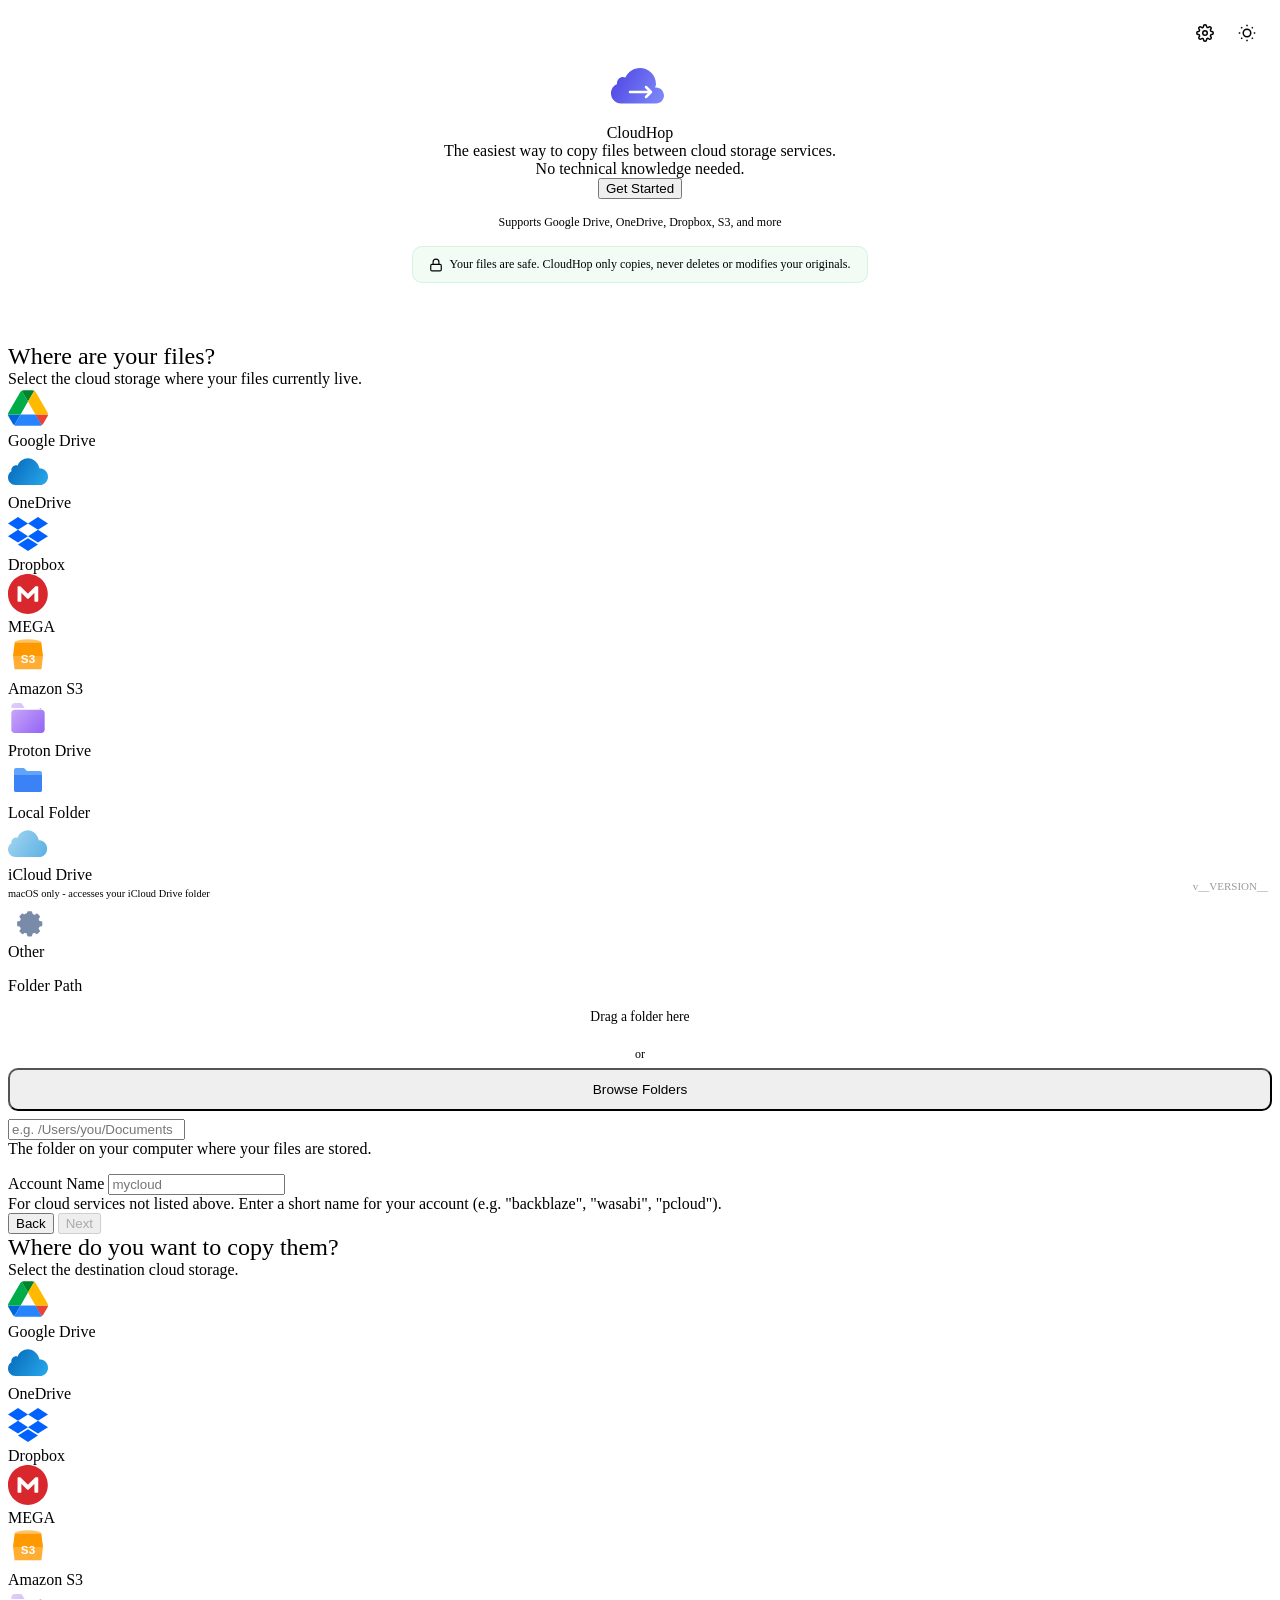
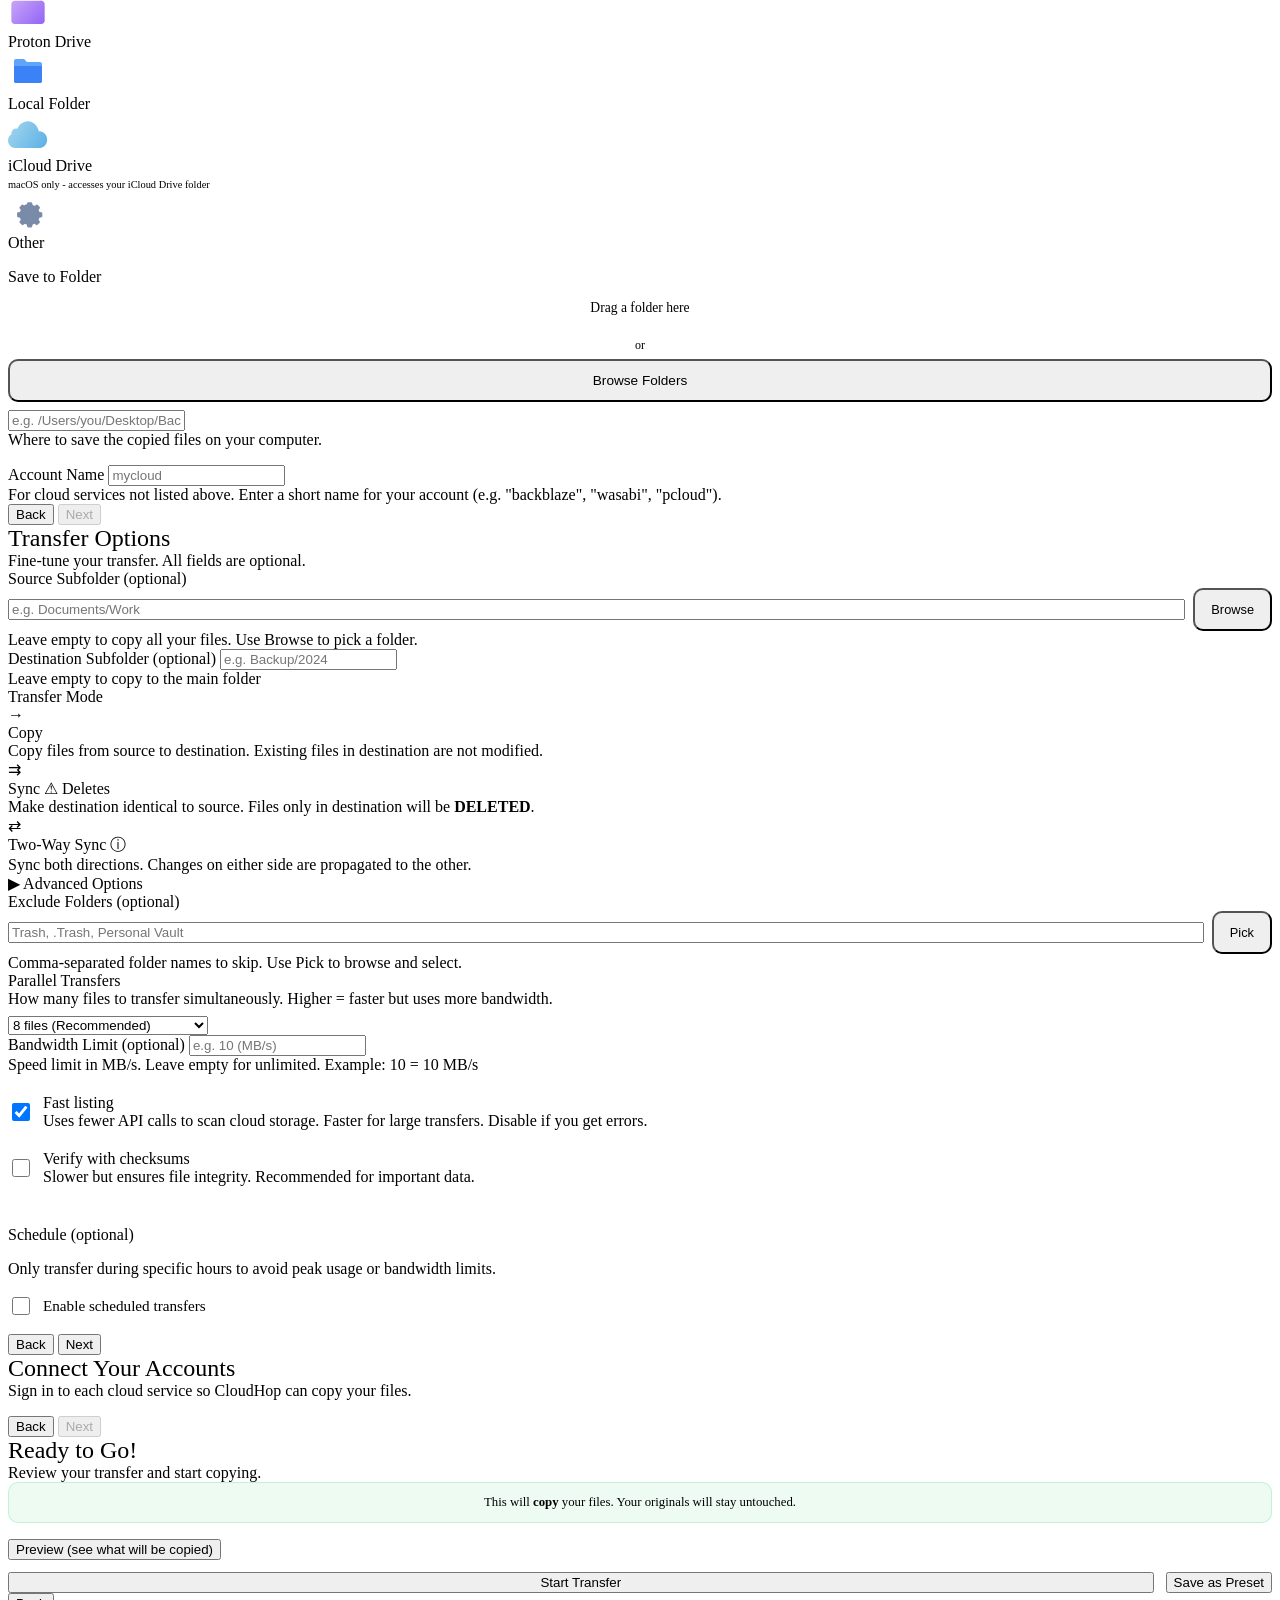
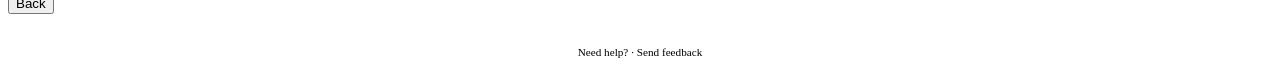
==== commit f8bbe4dc: "fix(frontend): wizard validation, sync safety UX, dashboard polish Wizard: - F701: goTo() step valid" ====
--- a/cloudhop/templates/wizard.html
+++ b/cloudhop/templates/wizard.html
@@ -12,10 +12,21 @@
 <link rel="icon" type="image/svg+xml" href="/static/favicon.svg">
 </head>
 <body>
-<button class="theme-toggle" onclick="toggleTheme()" title="Toggle theme" aria-label="Toggle dark/light mode" style="display:inline-flex;align-items:center;justify-content:center;">
-  <svg id="theme-icon-dark" width="18" height="18" viewBox="0 0 24 24" fill="none" stroke="currentColor" stroke-width="2"><circle cx="12" cy="12" r="5"/><line x1="12" y1="1" x2="12" y2="3"/><line x1="12" y1="21" x2="12" y2="23"/><line x1="4.22" y1="4.22" x2="5.64" y2="5.64"/><line x1="18.36" y1="18.36" x2="19.78" y2="19.78"/><line x1="1" y1="12" x2="3" y2="12"/><line x1="21" y1="12" x2="23" y2="12"/><line x1="4.22" y1="19.78" x2="5.64" y2="18.36"/><line x1="18.36" y1="5.64" x2="19.78" y2="4.22"/></svg>
-  <svg id="theme-icon-light" width="18" height="18" viewBox="0 0 24 24" fill="none" stroke="currentColor" stroke-width="2" style="display:none"><path d="M21 12.79A9 9 0 1 1 11.21 3 7 7 0 0 0 21 12.79z"/></svg>
-</button>
+<div style="position:fixed;top:16px;right:16px;z-index:1000;display:flex;align-items:center;gap:8px;">
+  <a href="/settings" title="Settings" aria-label="Settings"
+  style="display:flex;align-items:center;justify-content:center;width:34px;height:34px;border-radius:8px;border:1px solid var(--card-border);background:var(--card);color:var(--text-muted);transition:all 0.2s;text-decoration:none;"
+  onmouseover="this.style.borderColor='var(--blue)';this.style.color='var(--text-primary)'"
+  onmouseout="this.style.borderColor='var(--card-border)';this.style.color='var(--text-muted)'">
+    <svg width="18" height="18" viewBox="0 0 24 24" fill="none" stroke="currentColor" stroke-width="2" stroke-linecap="round" stroke-linejoin="round"><circle cx="12" cy="12" r="3"/><path d="M19.4 15a1.65 1.65 0 0 0 .33 1.82l.06.06a2 2 0 0 1 0 2.83 2 2 0 0 1-2.83 0l-.06-.06a1.65 1.65 0 0 0-1.82-.33 1.65 1.65 0 0 0-1 1.51V21a2 2 0 0 1-2 2 2 2 0 0 1-2-2v-.09A1.65 1.65 0 0 0 9 19.4a1.65 1.65 0 0 0-1.82.33l-.06.06a2 2 0 0 1-2.83 0 2 2 0 0 1 0-2.83l.06-.06A1.65 1.65 0 0 0 4.68 15a1.65 1.65 0 0 0-1.51-1H3a2 2 0 0 1-2-2 2 2 0 0 1 2-2h.09A1.65 1.65 0 0 0 4.6 9a1.65 1.65 0 0 0-.33-1.82l-.06-.06a2 2 0 0 1 0-2.83 2 2 0 0 1 2.83 0l.06.06A1.65 1.65 0 0 0 9 4.68a1.65 1.65 0 0 0 1-1.51V3a2 2 0 0 1 2-2 2 2 0 0 1 2 2v.09a1.65 1.65 0 0 0 1 1.51 1.65 1.65 0 0 0 1.82-.33l.06-.06a2 2 0 0 1 2.83 0 2 2 0 0 1 0 2.83l-.06.06A1.65 1.65 0 0 0 19.4 9a1.65 1.65 0 0 0 1.51 1H21a2 2 0 0 1 2 2 2 2 0 0 1-2 2h-.09a1.65 1.65 0 0 0-1.51 1z"/></svg>
+  </a>
+  <button onclick="toggleTheme()" title="Toggle theme" aria-label="Toggle dark/light mode"
+  style="display:flex;align-items:center;justify-content:center;width:34px;height:34px;border-radius:8px;border:1px solid var(--card-border);background:var(--card);color:var(--text-muted);transition:all 0.2s;cursor:pointer;"
+  onmouseover="this.style.borderColor='var(--blue)';this.style.color='var(--text-primary)'"
+  onmouseout="this.style.borderColor='var(--card-border)';this.style.color='var(--text-muted)'">
+    <svg id="theme-icon-dark" width="18" height="18" viewBox="0 0 24 24" fill="none" stroke="currentColor" stroke-width="2"><circle cx="12" cy="12" r="5"/><line x1="12" y1="1" x2="12" y2="3"/><line x1="12" y1="21" x2="12" y2="23"/><line x1="4.22" y1="4.22" x2="5.64" y2="5.64"/><line x1="18.36" y1="18.36" x2="19.78" y2="19.78"/><line x1="1" y1="12" x2="3" y2="12"/><line x1="21" y1="12" x2="23" y2="12"/><line x1="4.22" y1="19.78" x2="5.64" y2="18.36"/><line x1="18.36" y1="5.64" x2="19.78" y2="4.22"/></svg>
+    <svg id="theme-icon-light" width="18" height="18" viewBox="0 0 24 24" fill="none" stroke="currentColor" stroke-width="2" style="display:none"><path d="M21 12.79A9 9 0 1 1 11.21 3 7 7 0 0 0 21 12.79z"/></svg>
+  </button>
+</div>
 
 <div class="wizard-container">
   <div class="progress-dots" id="progressDots">
@@ -107,18 +118,15 @@
     <div class="local-path-input" id="sourceLocalPath">
       <div class="form-group" style="margin-top:16px;">
         <label class="form-label" for="sourcePathInput">Folder Path</label>
-        <div id="sourceDropZone" style="border:2px dashed var(--card-border);border-radius:10px;padding:20px;text-align:center;margin-bottom:8px;transition:all 0.2s;cursor:pointer;" ondragover="event.preventDefault();this.style.borderColor='var(--blue)';this.style.background='rgba(99,102,241,0.05)'" ondragleave="this.style.borderColor='var(--card-border)';this.style.background=''" ondrop="event.preventDefault();this.style.borderColor='var(--card-border)';this.style.background='';handleDrop(event,'sourcePathInput')">
-          <div style="font-size:0.85rem;color:var(--text-dim);margin-bottom:4px;">Drag a folder here</div>
-          <div style="font-size:0.7rem;color:var(--text-muted);">or type the path below</div>
-        </div>
+        <div id="sourceDropZone" style="border:2px dashed var(--card-border);border-radius:10px;padding:14px;text-align:center;margin-bottom:8px;transition:all 0.2s;cursor:pointer;" ondragover="event.preventDefault();this.style.borderColor='var(--blue)';this.style.background='rgba(99,102,241,0.05)'" ondragleave="this.style.borderColor='var(--card-border)';this.style.background=''" ondrop="event.preventDefault();this.style.borderColor='var(--card-border)';this.style.background='';handleDrop(event,'sourcePathInput')">
+          <div style="font-size:0.85rem;color:var(--text-dim);">Drag a folder here</div>
+        </div>
+        <div style="text-align:center;font-size:0.75rem;color:var(--text-muted);margin:6px 0;">or</div>
+        <button type="button" class="btn btn-secondary" style="width:100%;padding:12px;border-radius:10px;font-size:0.85rem;margin-bottom:8px;" onclick="browseLocalFolder('sourcePathInput')">Browse Folders</button>
         <input class="form-input" id="sourcePathInput" type="text" placeholder="e.g. /Users/you/Documents" oninput="if(typeof sourceProvider!=='undefined'&&(sourceProvider==='local'||sourceProvider==='icloud'))document.getElementById('sourceNext').disabled=!this.value.trim()">
         <div id="sourcePathError" style="display:none;font-size:0.75rem;color:var(--red);margin-top:6px;"></div>
         <div class="form-hint">The folder on your computer where your files are stored.</div>
-        <div style="display:flex;flex-wrap:wrap;gap:6px;margin-top:8px;">
-          <button type="button" class="btn-secondary" style="padding:10px 14px;font-size:0.75rem;border-radius:8px;cursor:pointer;border:1px solid var(--card-border);background:var(--card);color:var(--text-dim);min-height:44px;" onclick="document.getElementById('sourcePathInput').value=((window._homeDir||'/tmp')+'/Desktop');document.getElementById('sourcePathInput').dispatchEvent(new Event('input'))">Desktop</button>
-          <button type="button" class="btn-secondary" style="padding:10px 14px;font-size:0.75rem;border-radius:8px;cursor:pointer;border:1px solid var(--card-border);background:var(--card);color:var(--text-dim);min-height:44px;" onclick="document.getElementById('sourcePathInput').value=((window._homeDir||'/tmp')+'/Documents');document.getElementById('sourcePathInput').dispatchEvent(new Event('input'))">Documents</button>
-          <button type="button" class="btn-secondary" style="padding:10px 14px;font-size:0.75rem;border-radius:8px;cursor:pointer;border:1px solid var(--card-border);background:var(--card);color:var(--text-dim);min-height:44px;" onclick="document.getElementById('sourcePathInput').value=((window._homeDir||'/tmp')+'/Downloads');document.getElementById('sourcePathInput').dispatchEvent(new Event('input'))">Downloads</button>
-        </div>
+        <div id="sourceBrowseLocal" style="display:none;margin-top:12px;max-height:280px;overflow-y:auto;background:var(--bg);border:1px solid var(--card-border);border-radius:10px;padding:8px;"></div>
       </div>
     </div>
     <div class="local-path-input" id="sourceOtherName">
@@ -180,17 +188,15 @@
     <div class="local-path-input" id="destLocalPath">
       <div class="form-group" style="margin-top:16px;">
         <label class="form-label" for="destPathInput">Save to Folder</label>
-        <div id="destDropZone" style="border:2px dashed var(--card-border);border-radius:10px;padding:20px;text-align:center;margin-bottom:8px;transition:all 0.2s;cursor:pointer;" ondragover="event.preventDefault();this.style.borderColor='var(--blue)';this.style.background='rgba(99,102,241,0.05)'" ondragleave="this.style.borderColor='var(--card-border)';this.style.background=''" ondrop="event.preventDefault();this.style.borderColor='var(--card-border)';this.style.background='';handleDrop(event,'destPathInput')">
-          <div style="font-size:0.85rem;color:var(--text-dim);margin-bottom:4px;">Drag a folder here</div>
-          <div style="font-size:0.7rem;color:var(--text-muted);">or type the path below</div>
-        </div>
+        <div id="destDropZone" style="border:2px dashed var(--card-border);border-radius:10px;padding:14px;text-align:center;margin-bottom:8px;transition:all 0.2s;cursor:pointer;" ondragover="event.preventDefault();this.style.borderColor='var(--blue)';this.style.background='rgba(99,102,241,0.05)'" ondragleave="this.style.borderColor='var(--card-border)';this.style.background=''" ondrop="event.preventDefault();this.style.borderColor='var(--card-border)';this.style.background='';handleDrop(event,'destPathInput')">
+          <div style="font-size:0.85rem;color:var(--text-dim);">Drag a folder here</div>
+        </div>
+        <div style="text-align:center;font-size:0.75rem;color:var(--text-muted);margin:6px 0;">or</div>
+        <button type="button" class="btn btn-secondary" style="width:100%;padding:12px;border-radius:10px;font-size:0.85rem;margin-bottom:8px;" onclick="browseLocalFolder('destPathInput')">Browse Folders</button>
         <input class="form-input" id="destPathInput" type="text" placeholder="e.g. /Users/you/Desktop/Backup" oninput="if(typeof destProvider!=='undefined'&&(destProvider==='local'||destProvider==='icloud'))document.getElementById('destNext').disabled=!this.value.trim()">
         <div id="destPathError" style="display:none;font-size:0.75rem;color:var(--red);margin-top:6px;"></div>
         <div class="form-hint">Where to save the copied files on your computer.</div>
-        <div style="display:flex;flex-wrap:wrap;gap:6px;margin-top:8px;">
-          <button type="button" style="padding:10px 14px;font-size:0.75rem;border-radius:8px;cursor:pointer;border:1px solid var(--card-border);background:var(--card);color:var(--text-dim);min-height:44px;" onclick="document.getElementById('destPathInput').value=((window._homeDir||'/tmp')+'/Desktop/CloudHop-Backup');document.getElementById('destPathInput').dispatchEvent(new Event('input'))">Desktop/CloudHop-Backup</button>
-          <button type="button" style="padding:10px 14px;font-size:0.75rem;border-radius:8px;cursor:pointer;border:1px solid var(--card-border);background:var(--card);color:var(--text-dim);min-height:44px;" onclick="document.getElementById('destPathInput').value=((window._homeDir||'/tmp')+'/Documents/CloudHop-Backup');document.getElementById('destPathInput').dispatchEvent(new Event('input'))">Documents/CloudHop-Backup</button>
-        </div>
+        <div id="destBrowseLocal" style="display:none;margin-top:12px;max-height:280px;overflow-y:auto;background:var(--bg);border:1px solid var(--card-border);border-radius:10px;padding:8px;"></div>
       </div>
     </div>
     <div class="local-path-input" id="destOtherName">
@@ -200,6 +206,10 @@
         <div class="form-hint">For cloud services not listed above. Enter a short name for your account (e.g. "backblaze", "wasabi", "pcloud").</div>
       </div>
     </div>
+    <div id="multiDestList" style="display:none;margin-top:16px;"></div>
+    <button type="button" class="btn btn-secondary" id="addDestBtn" onclick="onAddAnotherDest()" style="display:none;margin-top:10px;padding:8px 16px;border-radius:8px;font-size:0.8rem;gap:4px;align-items:center;">
+      + Add another destination
+    </button>
     <div class="btn-row">
       <button class="btn btn-secondary" onclick="goTo(2)">Back</button>
       <button class="btn btn-primary" id="destNext" onclick="goTo(4)" disabled>Next</button>
@@ -219,6 +229,13 @@
         </div>
         <div class="form-hint">Leave empty to copy all your files. Use Browse to pick a folder.</div>
         <div id="browseFolders" style="display:none;margin-top:12px;max-height:240px;overflow-y:auto;background:var(--bg);border:1px solid var(--card-border);border-radius:10px;padding:8px;"></div>
+        <div id="multiSelectCounter" style="display:none;margin-top:8px;padding:10px 14px;background:rgba(99,102,241,0.08);border:1px solid rgba(99,102,241,0.2);border-radius:10px;align-items:center;justify-content:space-between;gap:10px;position:sticky;bottom:0;">
+          <span id="multiSelectCountText" style="font-size:0.8rem;color:var(--primary);font-weight:500;"></span>
+          <div style="display:flex;gap:8px;">
+            <button type="button" class="btn btn-secondary" onclick="clearMultiSelect()" style="padding:6px 14px;border-radius:8px;font-size:0.75rem;">Clear</button>
+            <button type="button" class="btn btn-primary" id="multiSelectContinue" onclick="applyMultiSelect()" style="padding:6px 14px;border-radius:8px;font-size:0.75rem;">Continue with selected</button>
+          </div>
+        </div>
       </div>
       <div class="form-group">
         <label class="form-label" for="destSubfolder">Destination Subfolder (optional)</label>
@@ -226,23 +243,29 @@
         <div class="form-hint">Leave empty to copy to the main folder</div>
       </div>
       <div class="form-group">
-        <label class="form-label">Transfer Speed</label>
-        <div class="speed-options" role="radiogroup" aria-label="Transfer speed">
-          <div class="speed-card" role="radio" aria-checked="false" onclick="selectSpeed(this, '4')">
-            <input type="radio" name="speed" value="4">
-            <div class="speed-label">Normal</div>
-            <div class="speed-desc">4 files at a time</div>
-          </div>
-          <div class="speed-card selected" role="radio" aria-checked="true" onclick="selectSpeed(this, '8')">
-            <input type="radio" name="speed" value="8" checked>
-            <div class="speed-label">Fast</div>
-            <div class="speed-desc">8 files at a time</div>
-          </div>
-          <div class="speed-card" role="radio" aria-checked="false" onclick="selectSpeed(this, '16')">
-            <input type="radio" name="speed" value="16">
-            <div class="speed-label">Maximum</div>
-            <div class="speed-desc">16 files at a time</div>
-          </div>
+        <label class="form-label">Transfer Mode</label>
+        <div class="mode-options" role="radiogroup" aria-label="Transfer mode">
+          <div class="mode-card selected" role="radio" aria-checked="true" onclick="selectMode(this, 'copy')">
+            <input type="radio" name="mode" value="copy" checked style="display:none;">
+            <div class="mode-icon" style="color:var(--green);">&#x2192;</div>
+            <div class="mode-label">Copy</div>
+            <div class="mode-desc">Copy files from source to destination. Existing files in destination are not modified.</div>
+          </div>
+          <div class="mode-card mode-sync" role="radio" aria-checked="false" onclick="selectMode(this, 'sync')">
+            <input type="radio" name="mode" value="sync" style="display:none;">
+            <div class="mode-icon" style="color:var(--orange);">&#x21C9;</div>
+            <div class="mode-label">Sync <span class="mode-warning-badge">&#9888; Deletes</span></div>
+            <div class="mode-desc">Make destination identical to source. Files only in destination will be <strong>DELETED</strong>.</div>
+          </div>
+          <div class="mode-card mode-bisync" role="radio" aria-checked="false" onclick="selectMode(this, 'bisync')">
+            <input type="radio" name="mode" value="bisync" style="display:none;">
+            <div class="mode-icon" style="color:var(--blue);">&#x21C4;</div>
+            <div class="mode-label">Two-Way Sync <span class="mode-info-badge">&#x24D8;</span></div>
+            <div class="mode-desc">Sync both directions. Changes on either side are propagated to the other.</div>
+          </div>
+        </div>
+        <div id="modeWarning" style="display:none;margin-top:10px;padding:10px 14px;background:rgba(248,113,113,0.08);border:1px solid rgba(248,113,113,0.25);border-radius:10px;font-size:0.8rem;color:var(--red);line-height:1.5;">
+          &#9888; <strong>Warning:</strong> Mirror mode will permanently delete files in the destination that do not exist in the source. Make sure you have backups.
         </div>
       </div>
       <div class="advanced-toggle" onclick="toggleAdvanced()">
@@ -258,6 +281,15 @@
         </div>
         <div class="form-hint">Comma-separated folder names to skip. Use Pick to browse and select.</div>
         <div id="excludeBrowser" style="display:none;margin-top:12px;max-height:200px;overflow-y:auto;background:var(--bg);border:1px solid var(--card-border);border-radius:10px;padding:8px;"></div>
+      </div>
+      <div class="form-group">
+        <label class="form-label">Parallel Transfers</label>
+        <div class="form-hint" style="margin-bottom:8px;">How many files to transfer simultaneously. Higher = faster but uses more bandwidth.</div>
+        <select class="form-input" id="parallelTransfers" style="width:auto;min-width:200px;" onchange="selectedSpeed=this.value">
+          <option value="4">4 files (Conservative)</option>
+          <option value="8" selected>8 files (Recommended)</option>
+          <option value="16">16 files (Aggressive)</option>
+        </select>
       </div>
       <div class="form-group" style="margin-bottom:0;">
         <label class="form-label" for="bwLimit">Bandwidth Limit (optional)</label>
@@ -365,15 +397,32 @@
       </button>
       <div id="previewResult" style="display:none;margin-bottom:16px;padding:16px;background:var(--bg);border:1px solid var(--card-border);border-radius:12px;font-size:0.85rem;color:var(--text);"></div>
       <div id="wizardError" style="display:none;padding:12px 16px;background:rgba(239,68,68,0.08);border:1px solid rgba(239,68,68,0.2);border-radius:10px;font-size:0.85rem;color:var(--red);text-align:center;margin-bottom:12px;"></div>
-      <button class="btn btn-primary btn-big" id="startBtn">
-        Start Transfer
-      </button>
+      <div style="display:flex;gap:12px;width:100%;">
+        <button class="btn btn-primary btn-big" id="startBtn" style="flex:1;">
+          Start Transfer
+        </button>
+        <button class="btn btn-secondary btn-big" id="savePresetBtn" onclick="saveAsPreset()" style="white-space:nowrap;">
+          Save as Preset
+        </button>
+      </div>
       <button class="btn btn-secondary" onclick="goTo(5)" style="align-self:flex-start;">Back</button>
     </div>
   </div>
 
   <div style="text-align:center;margin-top:32px;font-size:0.7rem;color:var(--text-muted);">
     <a href="https://github.com/husamsoboh-cyber/cloudhop/issues/new?template=bug_report.md" target="_blank" rel="noopener noreferrer" style="color:var(--text-muted);text-decoration:none;">Need help?</a> &middot; <a href="https://github.com/husamsoboh-cyber/cloudhop/discussions/new?category=feedback" target="_blank" rel="noopener noreferrer" style="color:var(--text-muted);text-decoration:none;">Send feedback</a>
+  </div>
+</div>
+
+<!-- Save Preset Modal -->
+<div id="presetModal" style="display:none;position:fixed;inset:0;z-index:1000;background:rgba(0,0,0,0.5);align-items:center;justify-content:center;">
+  <div style="background:var(--card-bg,#1e1e2e);border:1px solid var(--card-border,#333);border-radius:16px;padding:24px;max-width:400px;width:90%;margin:auto;position:absolute;top:50%;left:50%;transform:translate(-50%,-50%);">
+    <div style="font-size:1.1rem;font-weight:700;margin-bottom:16px;color:var(--text,#e0e0f0);">Save as Preset</div>
+    <input type="text" id="presetNameInput" placeholder="e.g. Documents to Google Drive" style="width:100%;padding:10px 14px;border-radius:10px;border:1px solid var(--card-border,#333);background:var(--bg,#0d0d1a);color:var(--text,#e0e0f0);font-size:0.9rem;margin-bottom:16px;box-sizing:border-box;">
+    <div style="display:flex;gap:10px;justify-content:flex-end;">
+      <button class="btn btn-secondary" onclick="closePresetModal()">Cancel</button>
+      <button class="btn btn-primary" id="presetSaveConfirmBtn" onclick="confirmSavePreset()">Save</button>
+    </div>
   </div>
 </div>
 
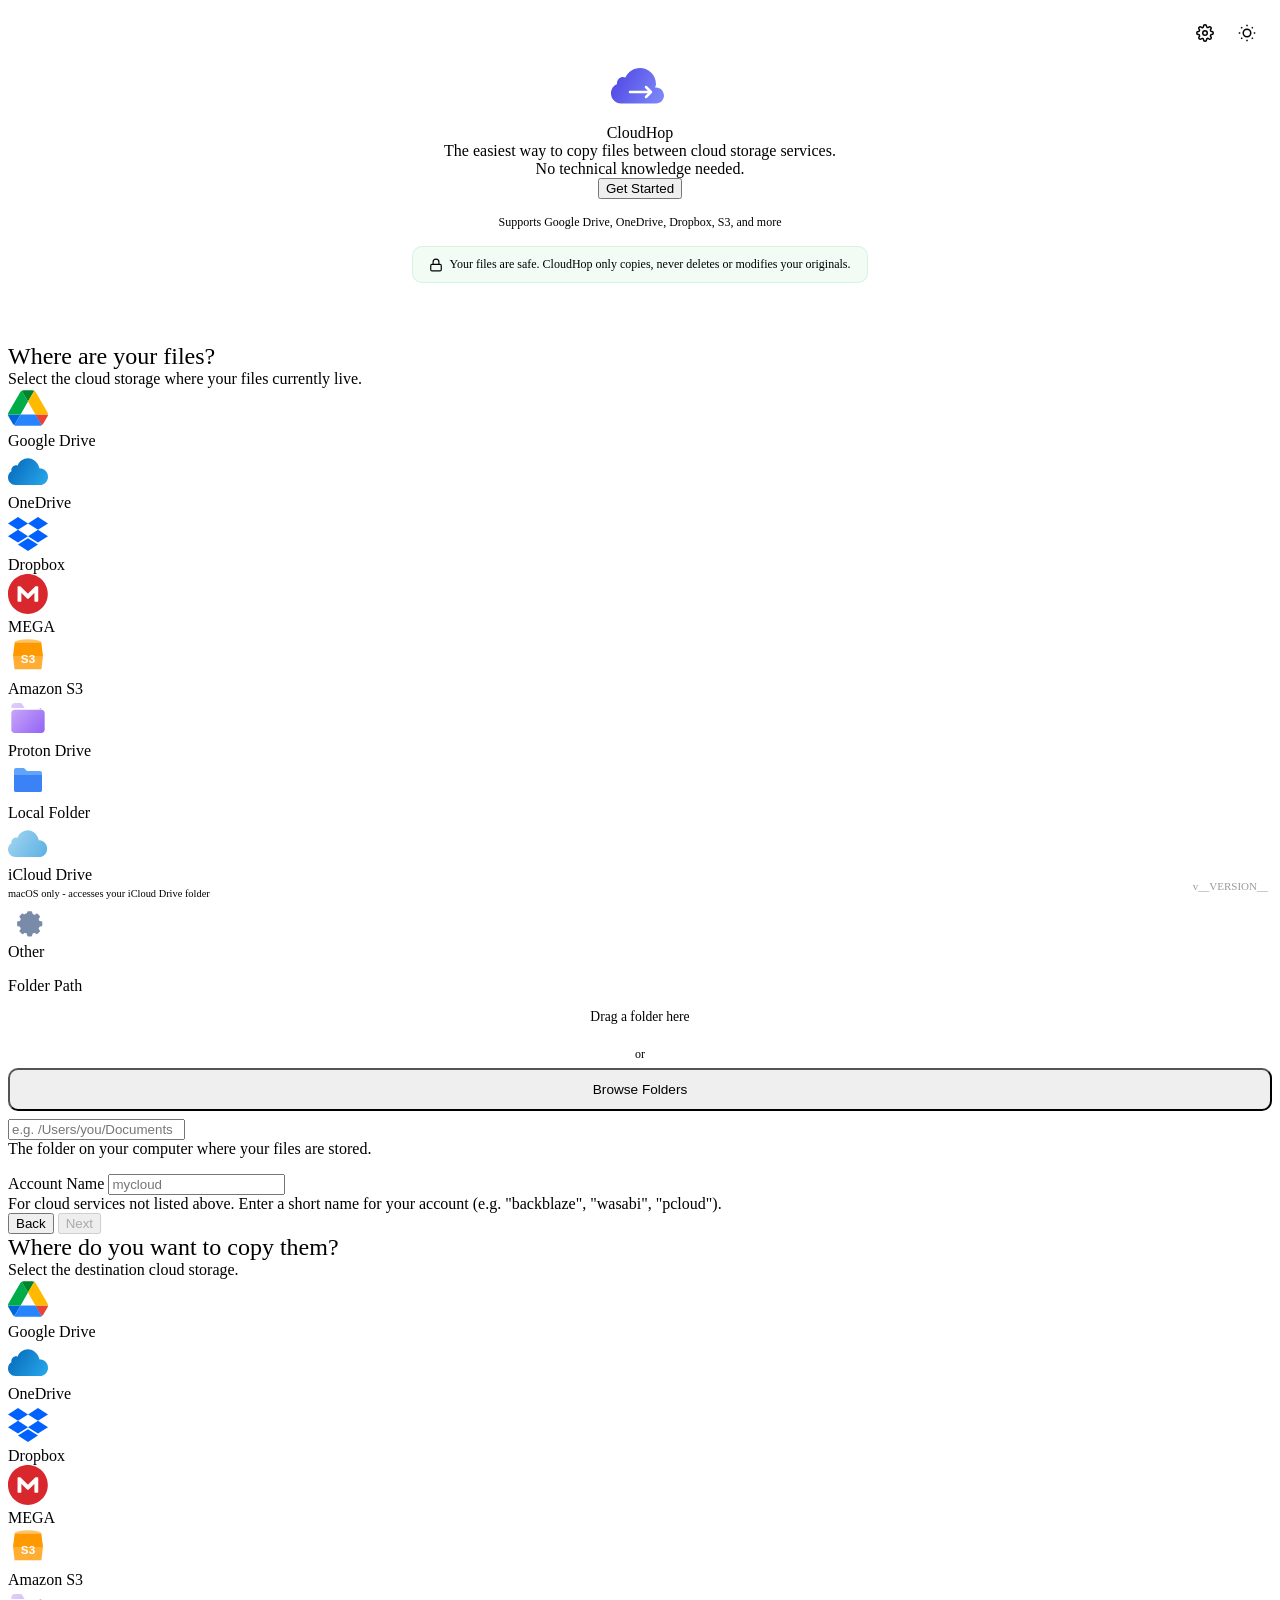
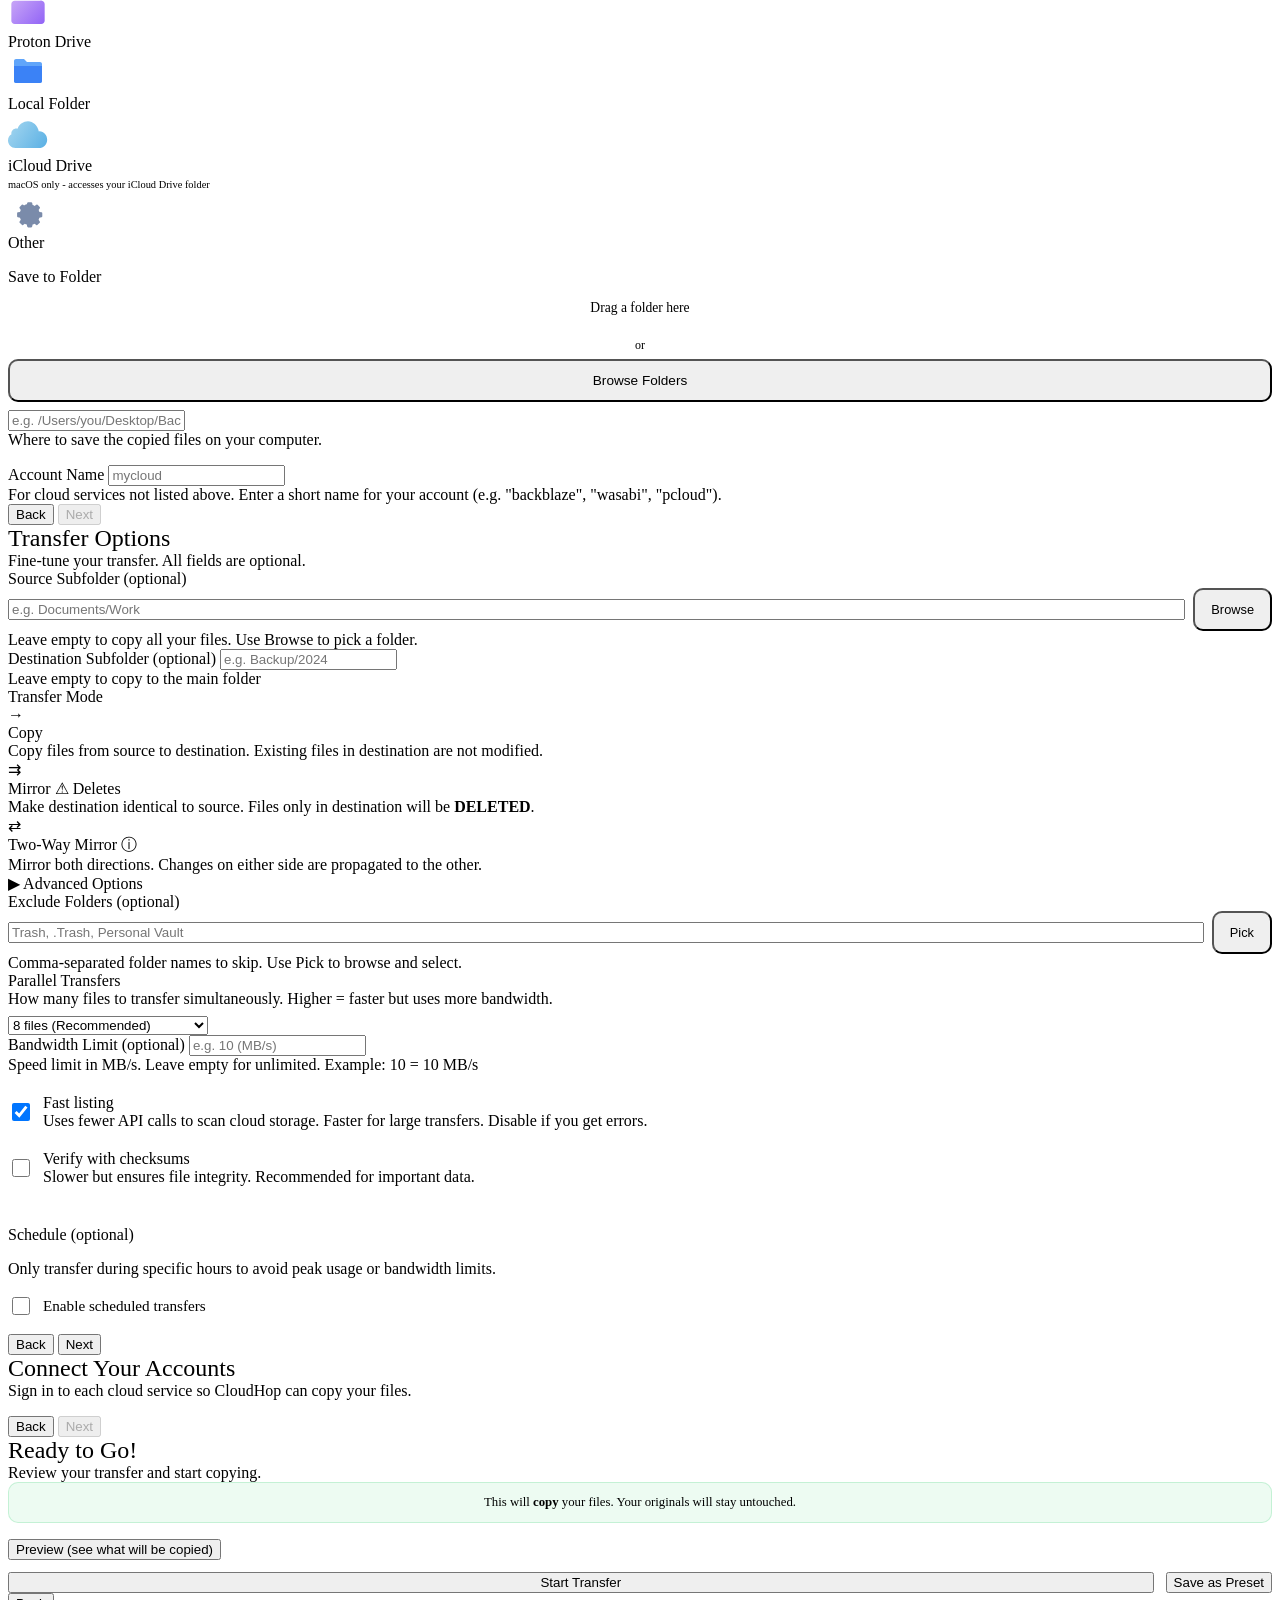
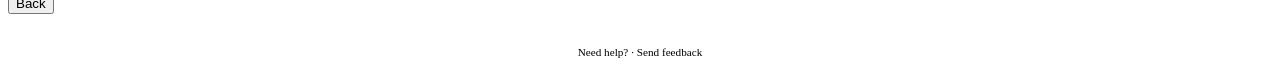
==== commit 8433d868: "fix(frontend): Mirror rename in template, remove console spam, reset peak speed (#16) - CR01: wizard" ====
--- a/cloudhop/templates/wizard.html
+++ b/cloudhop/templates/wizard.html
@@ -254,14 +254,14 @@
           <div class="mode-card mode-sync" role="radio" aria-checked="false" onclick="selectMode(this, 'sync')">
             <input type="radio" name="mode" value="sync" style="display:none;">
             <div class="mode-icon" style="color:var(--orange);">&#x21C9;</div>
-            <div class="mode-label">Sync <span class="mode-warning-badge">&#9888; Deletes</span></div>
+            <div class="mode-label">Mirror <span class="mode-warning-badge">&#9888; Deletes</span></div>
             <div class="mode-desc">Make destination identical to source. Files only in destination will be <strong>DELETED</strong>.</div>
           </div>
           <div class="mode-card mode-bisync" role="radio" aria-checked="false" onclick="selectMode(this, 'bisync')">
             <input type="radio" name="mode" value="bisync" style="display:none;">
             <div class="mode-icon" style="color:var(--blue);">&#x21C4;</div>
-            <div class="mode-label">Two-Way Sync <span class="mode-info-badge">&#x24D8;</span></div>
-            <div class="mode-desc">Sync both directions. Changes on either side are propagated to the other.</div>
+            <div class="mode-label">Two-Way Mirror <span class="mode-info-badge">&#x24D8;</span></div>
+            <div class="mode-desc">Mirror both directions. Changes on either side are propagated to the other.</div>
           </div>
         </div>
         <div id="modeWarning" style="display:none;margin-top:10px;padding:10px 14px;background:rgba(248,113,113,0.08);border:1px solid rgba(248,113,113,0.25);border-radius:10px;font-size:0.8rem;color:var(--red);line-height:1.5;">
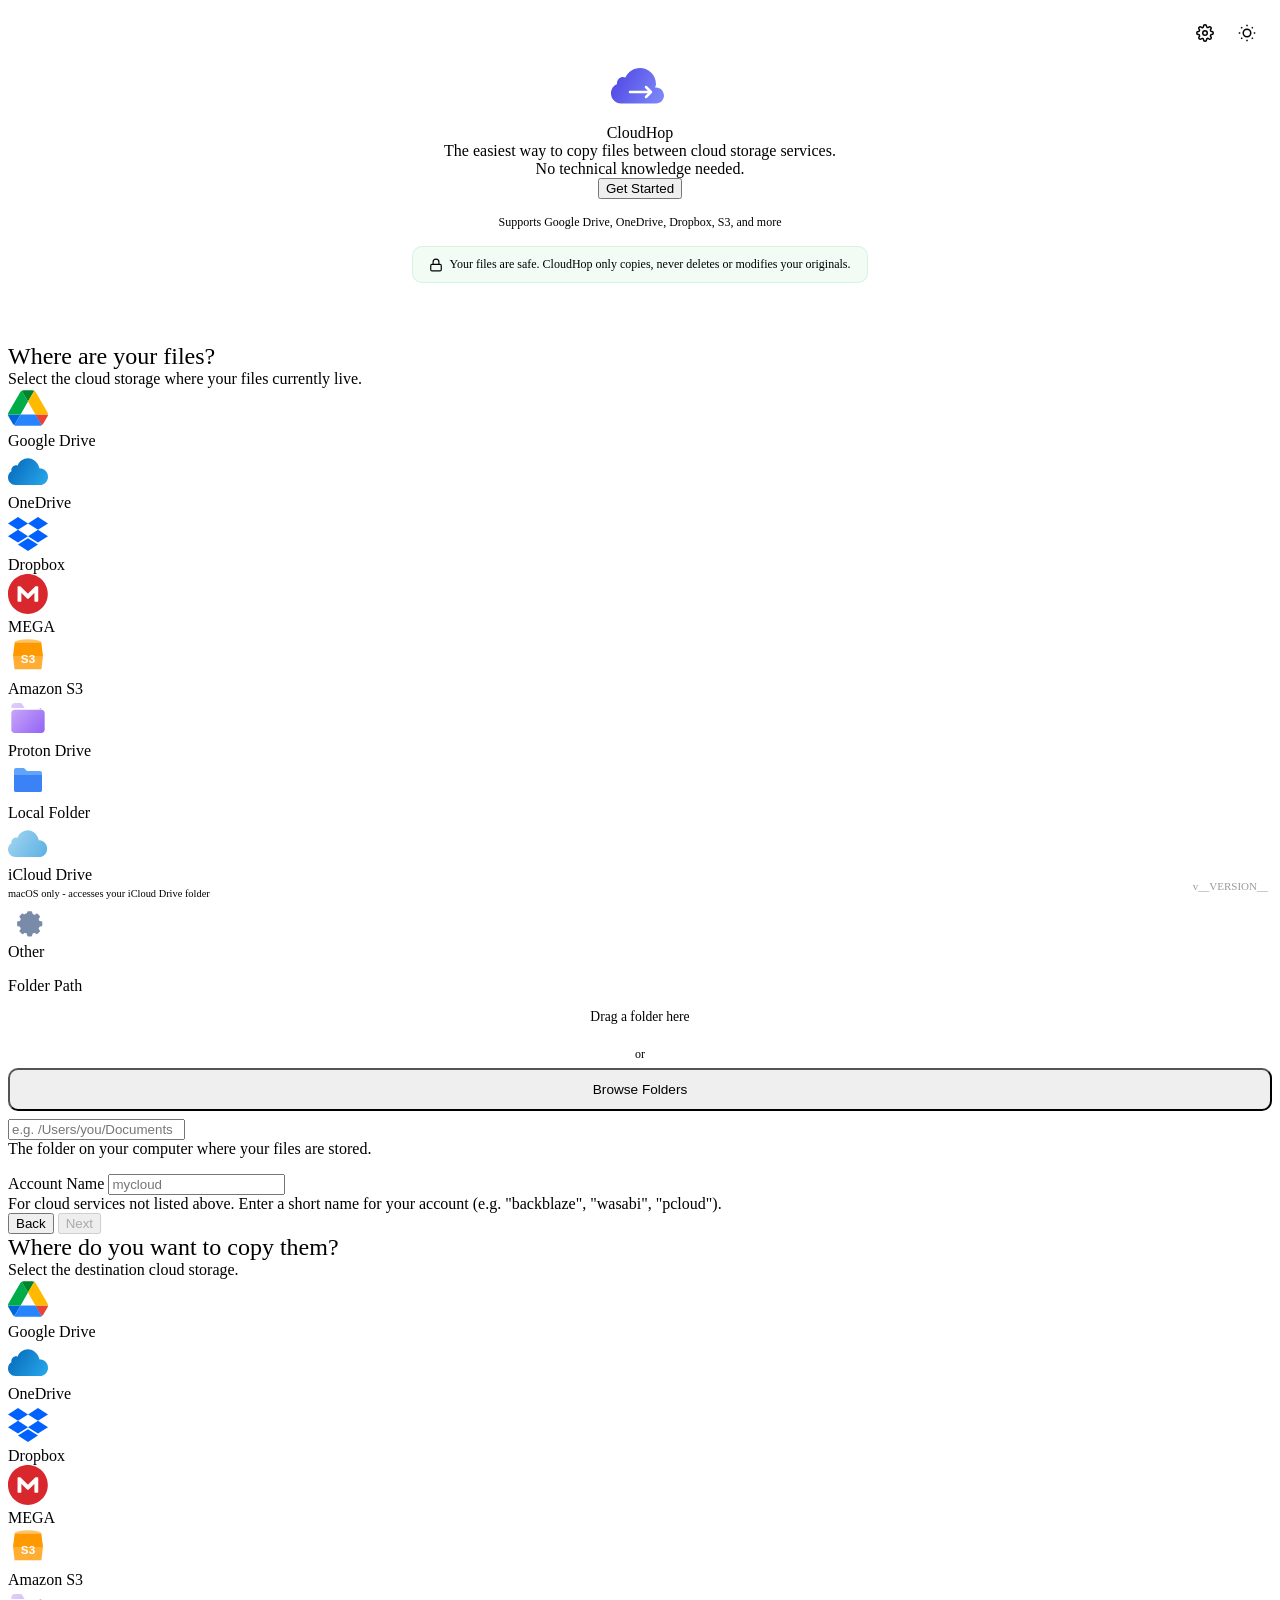
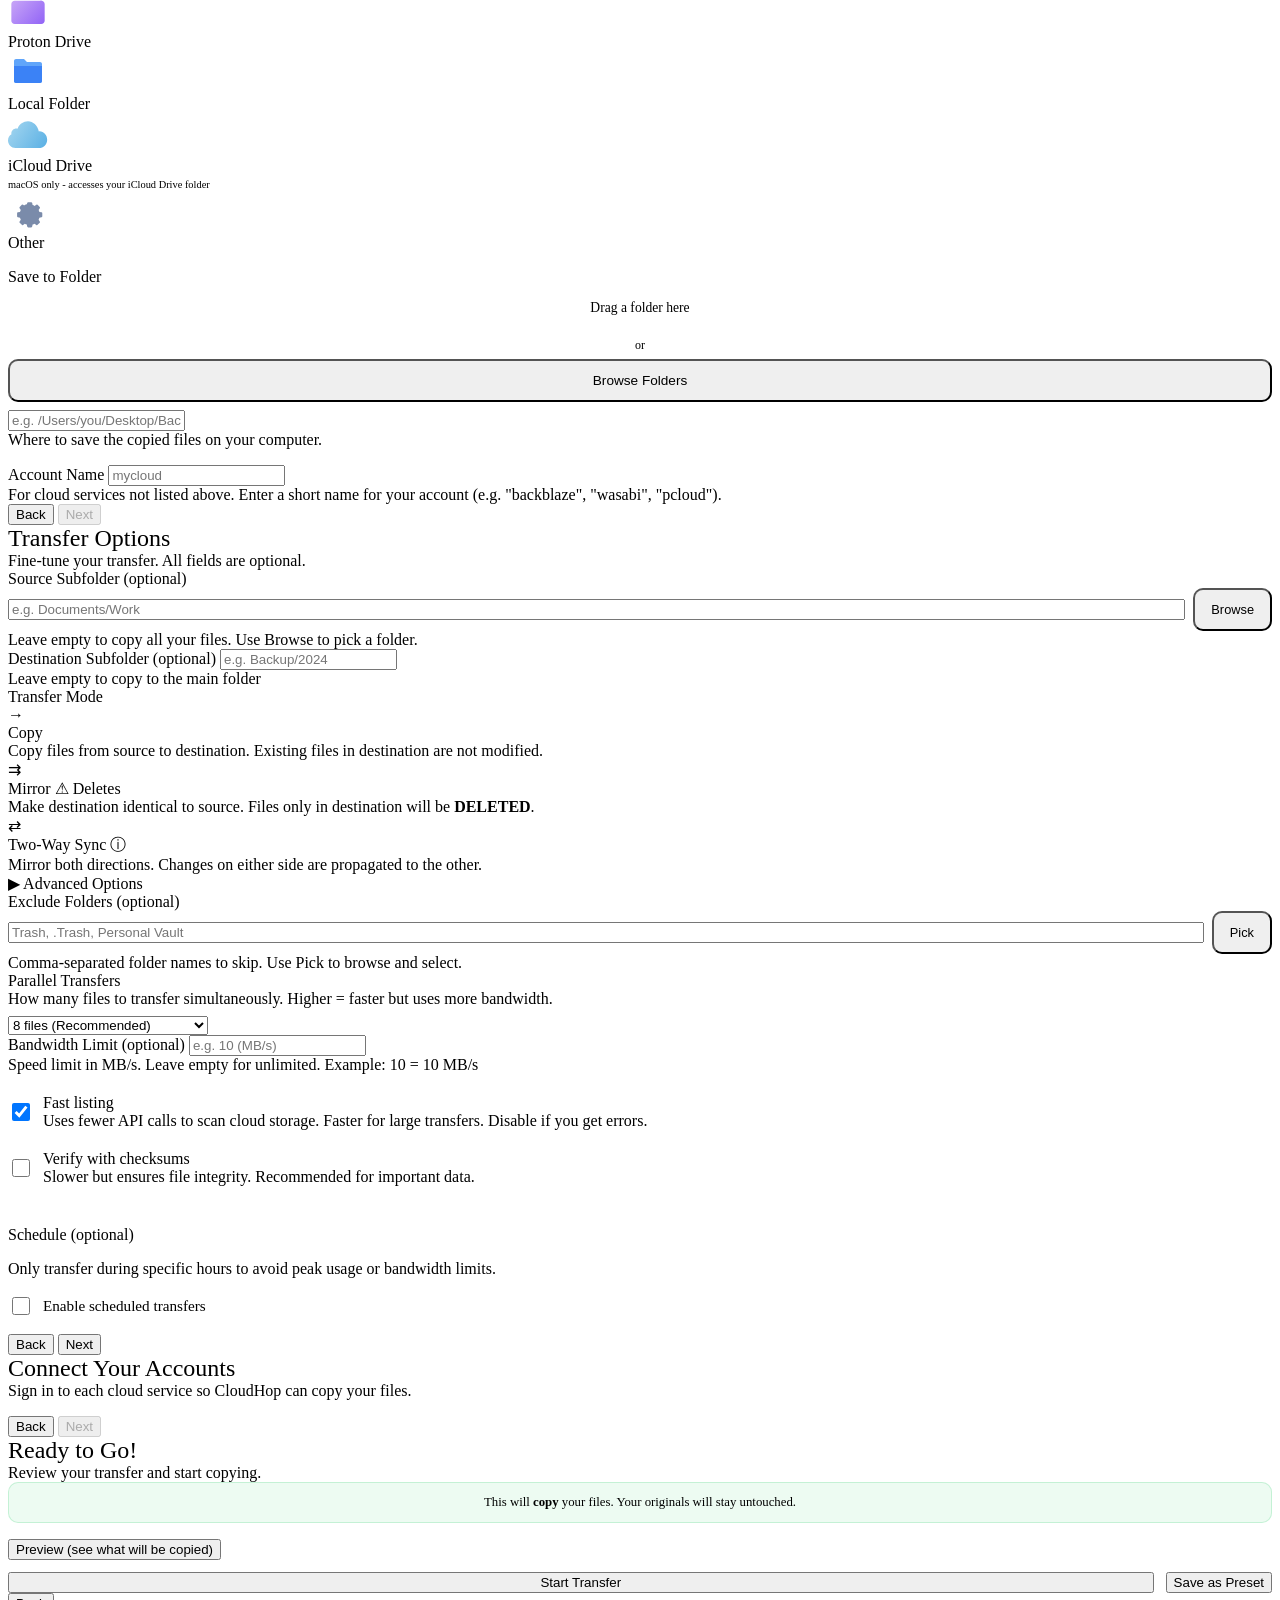
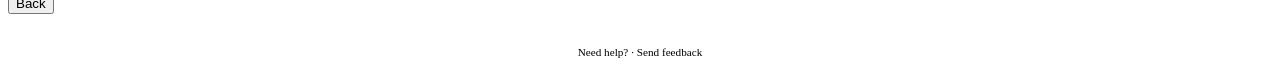
==== commit b22ddffb: "fix: CI test failures, Two-Way Sync rename, API exclude and root wrapper (#17) - Fix battery tests t" ====
--- a/cloudhop/templates/wizard.html
+++ b/cloudhop/templates/wizard.html
@@ -260,7 +260,7 @@
           <div class="mode-card mode-bisync" role="radio" aria-checked="false" onclick="selectMode(this, 'bisync')">
             <input type="radio" name="mode" value="bisync" style="display:none;">
             <div class="mode-icon" style="color:var(--blue);">&#x21C4;</div>
-            <div class="mode-label">Two-Way Mirror <span class="mode-info-badge">&#x24D8;</span></div>
+            <div class="mode-label">Two-Way Sync <span class="mode-info-badge">&#x24D8;</span></div>
             <div class="mode-desc">Mirror both directions. Changes on either side are propagated to the other.</div>
           </div>
         </div>
